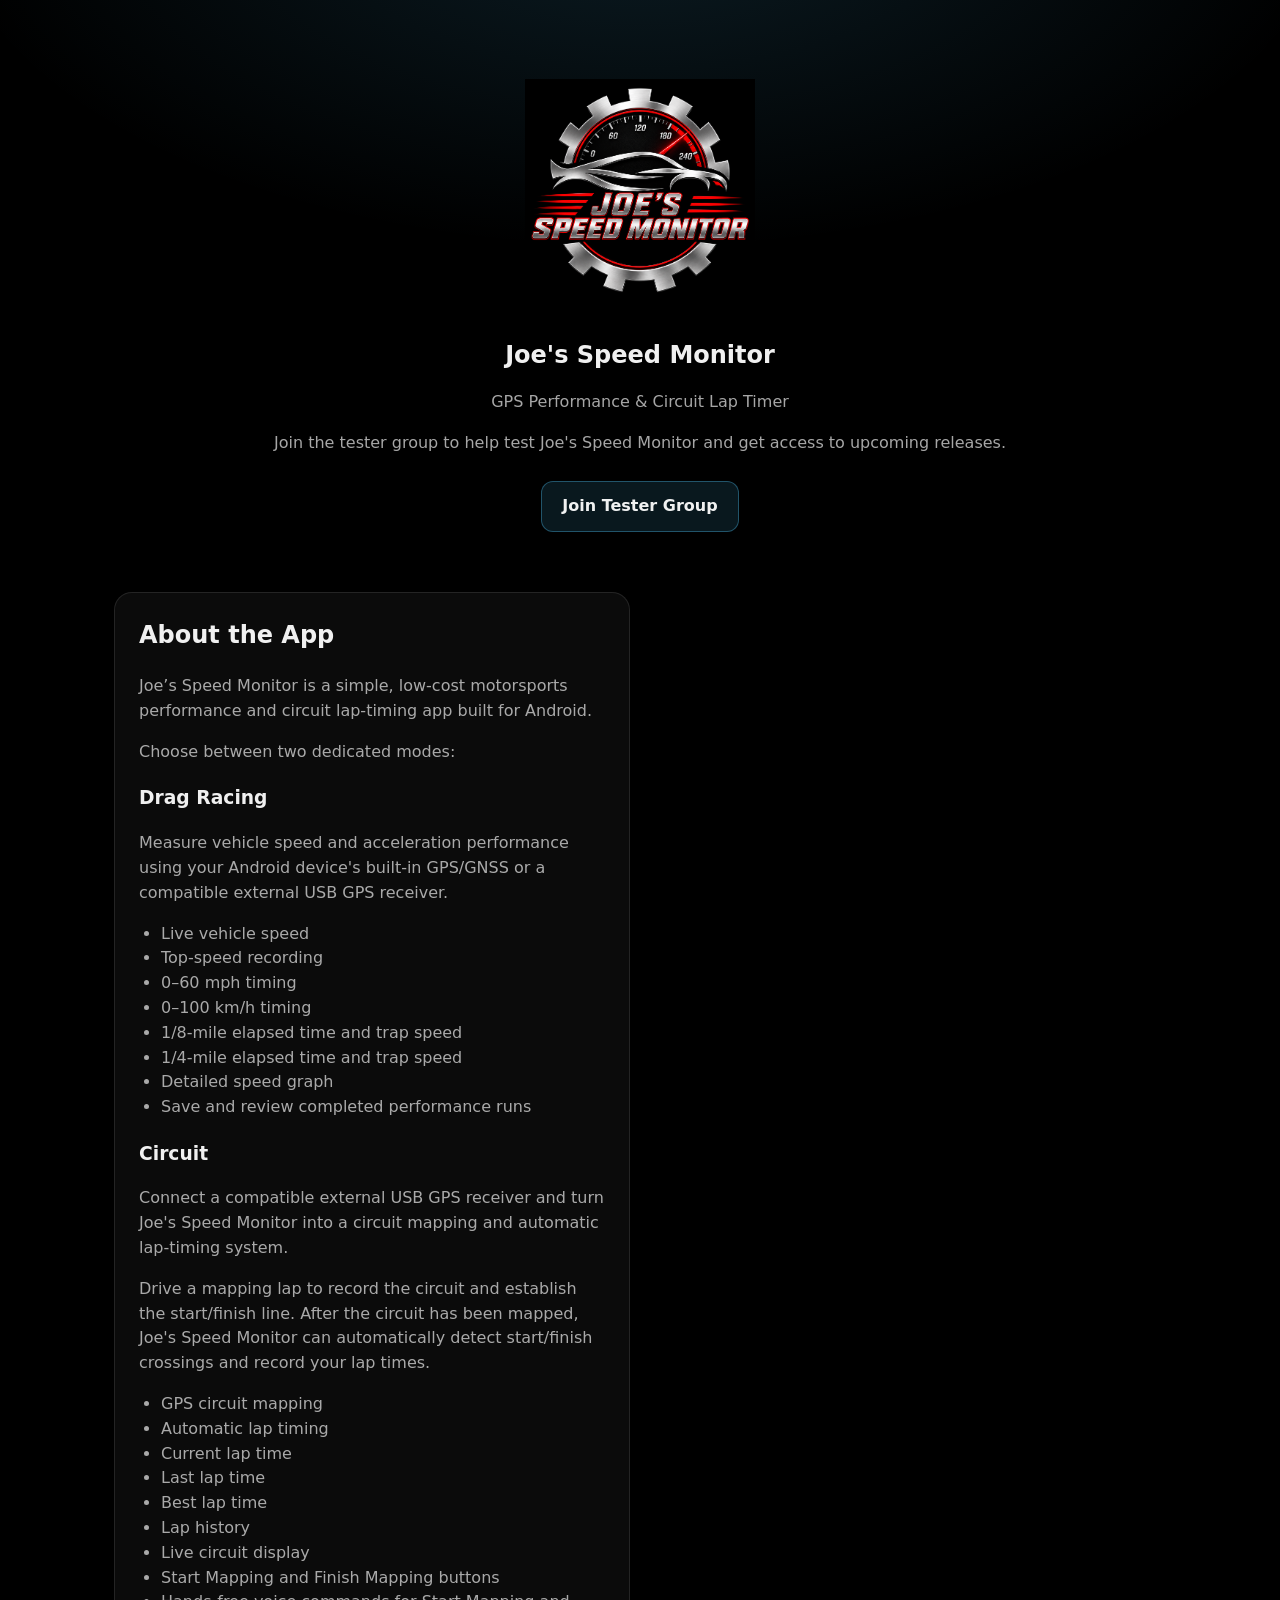
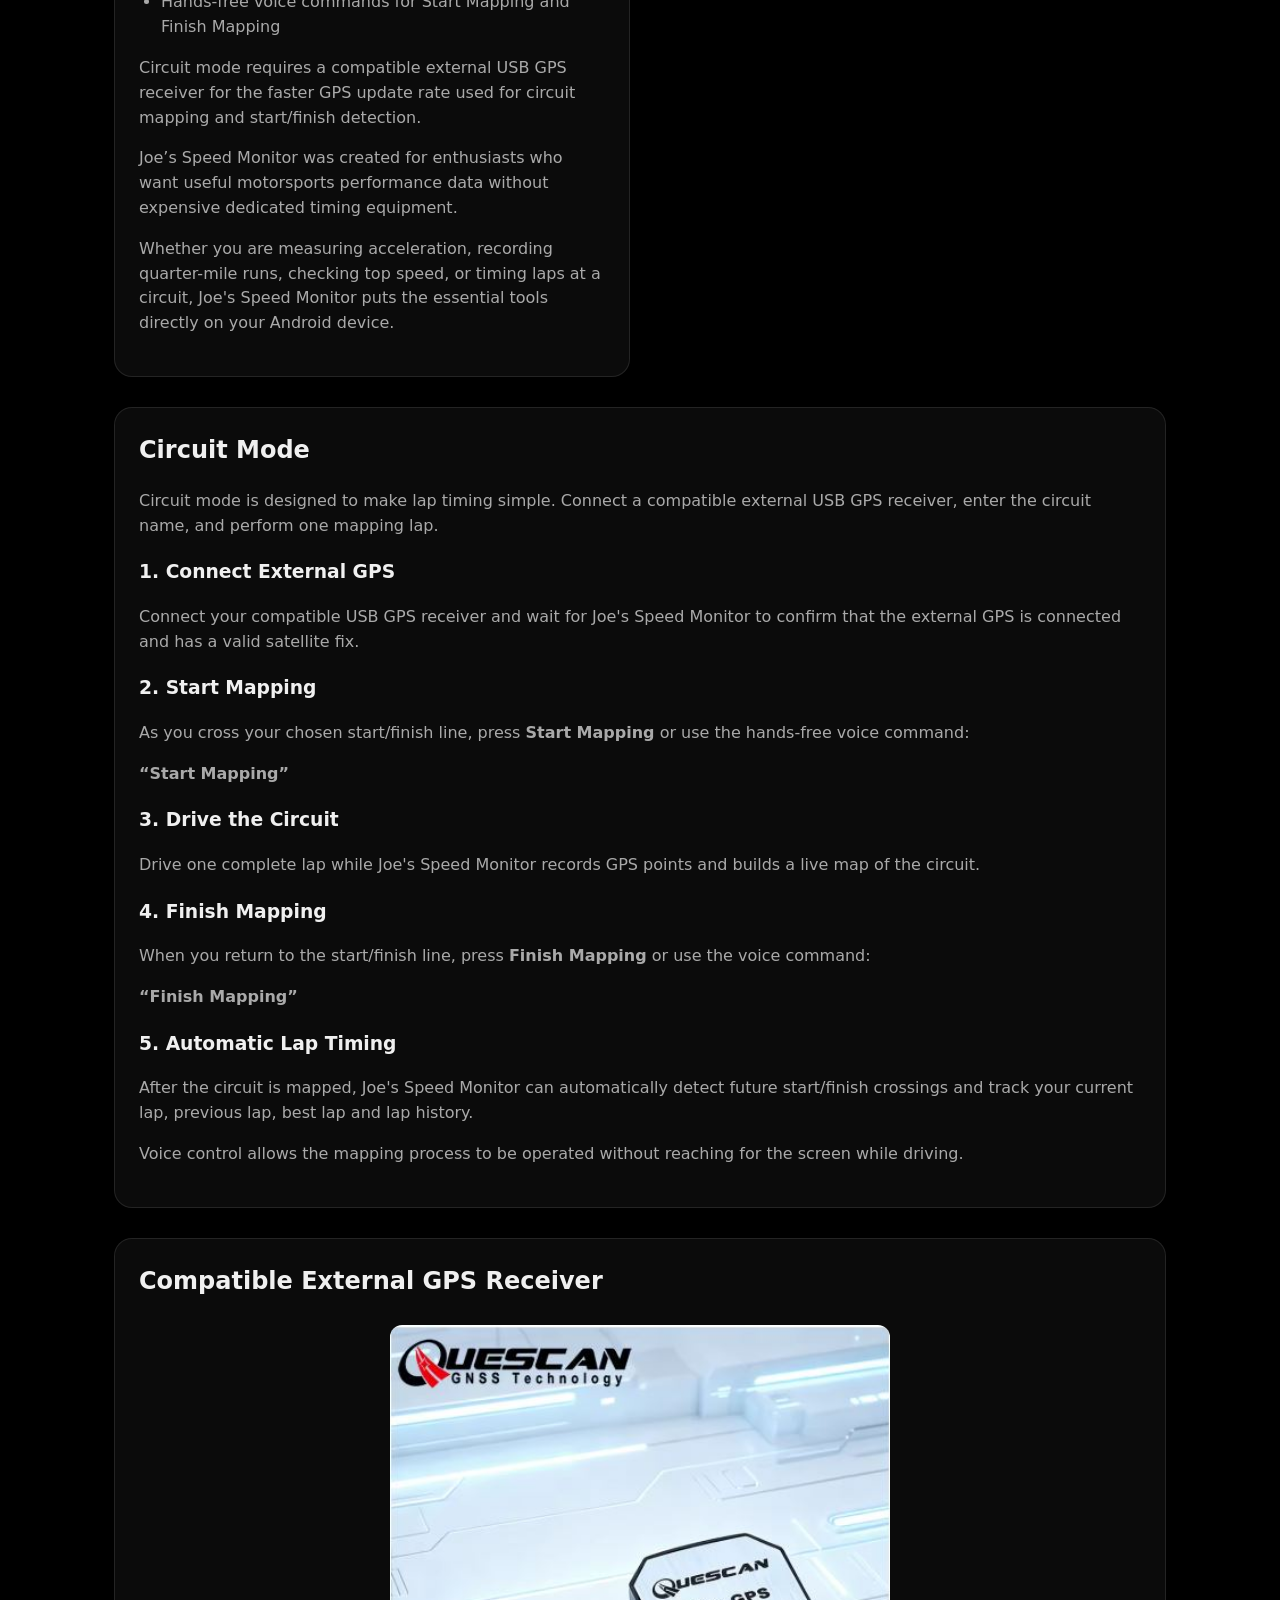
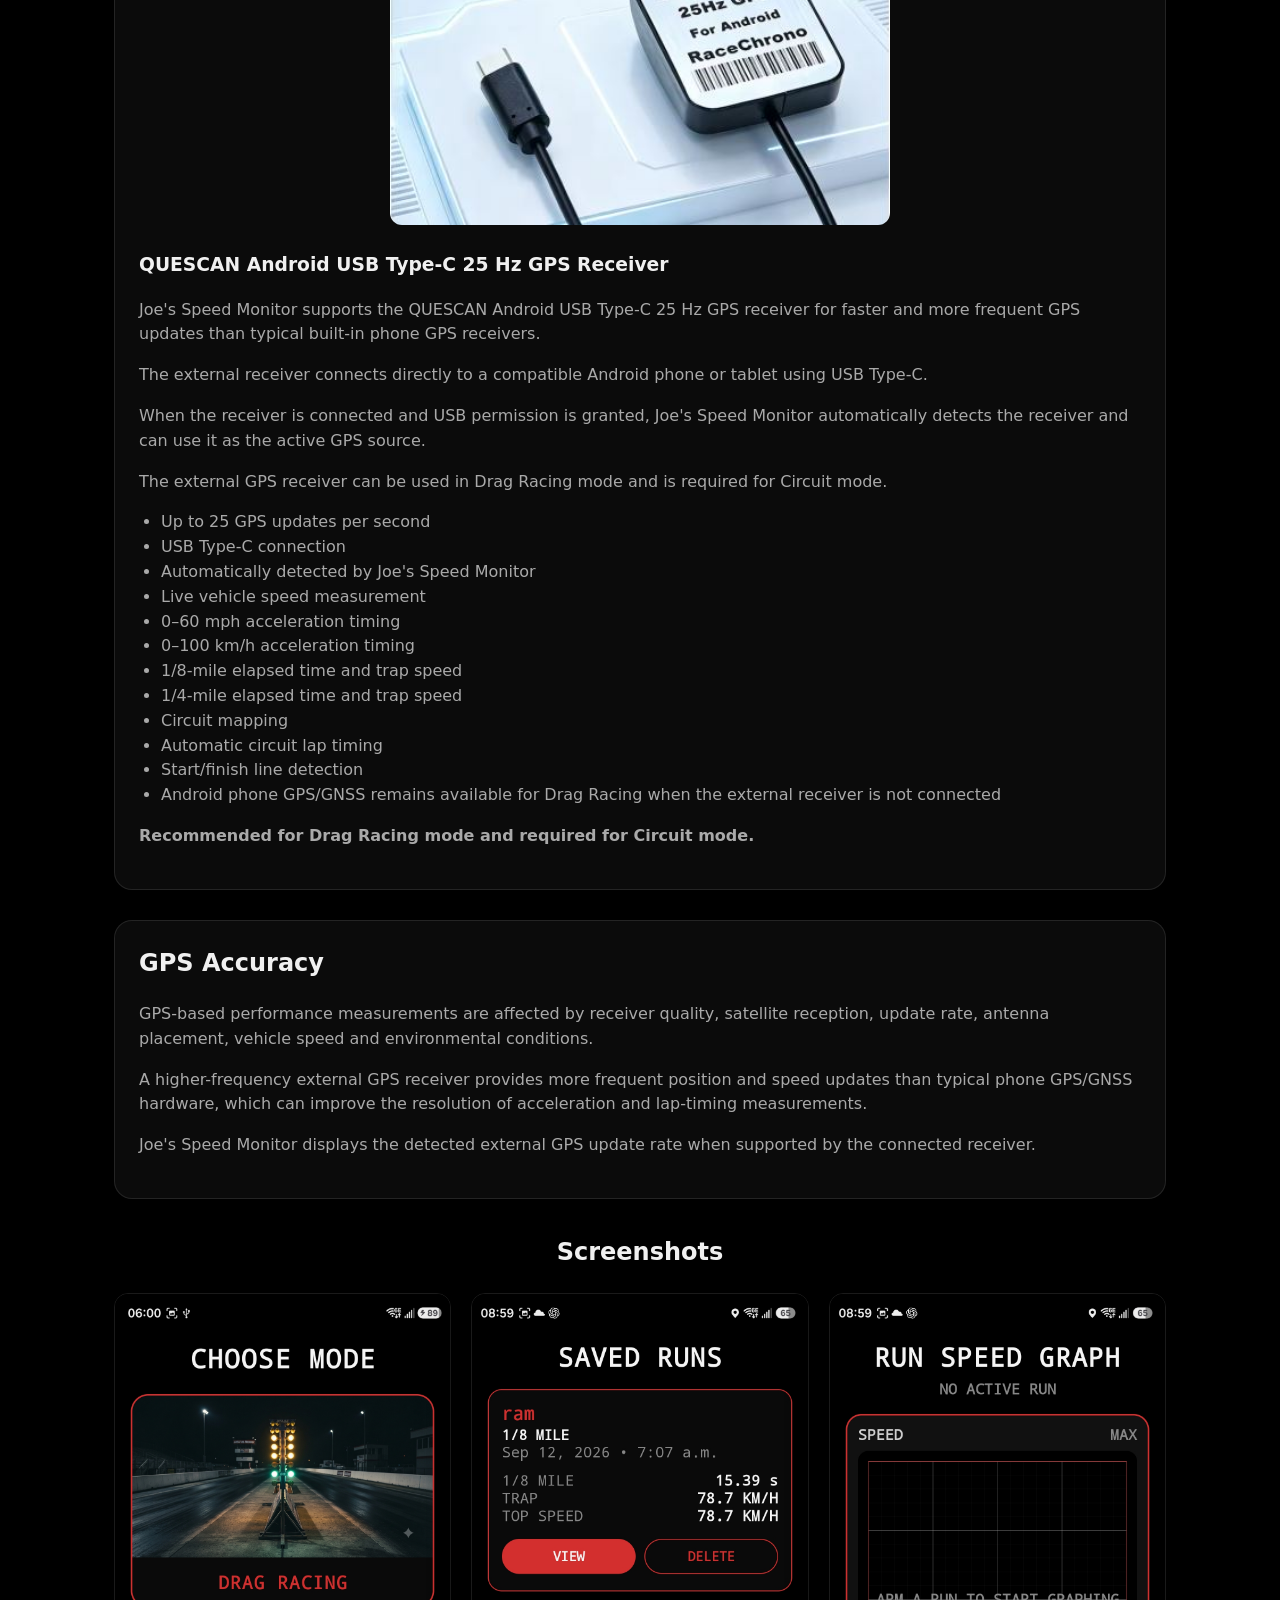
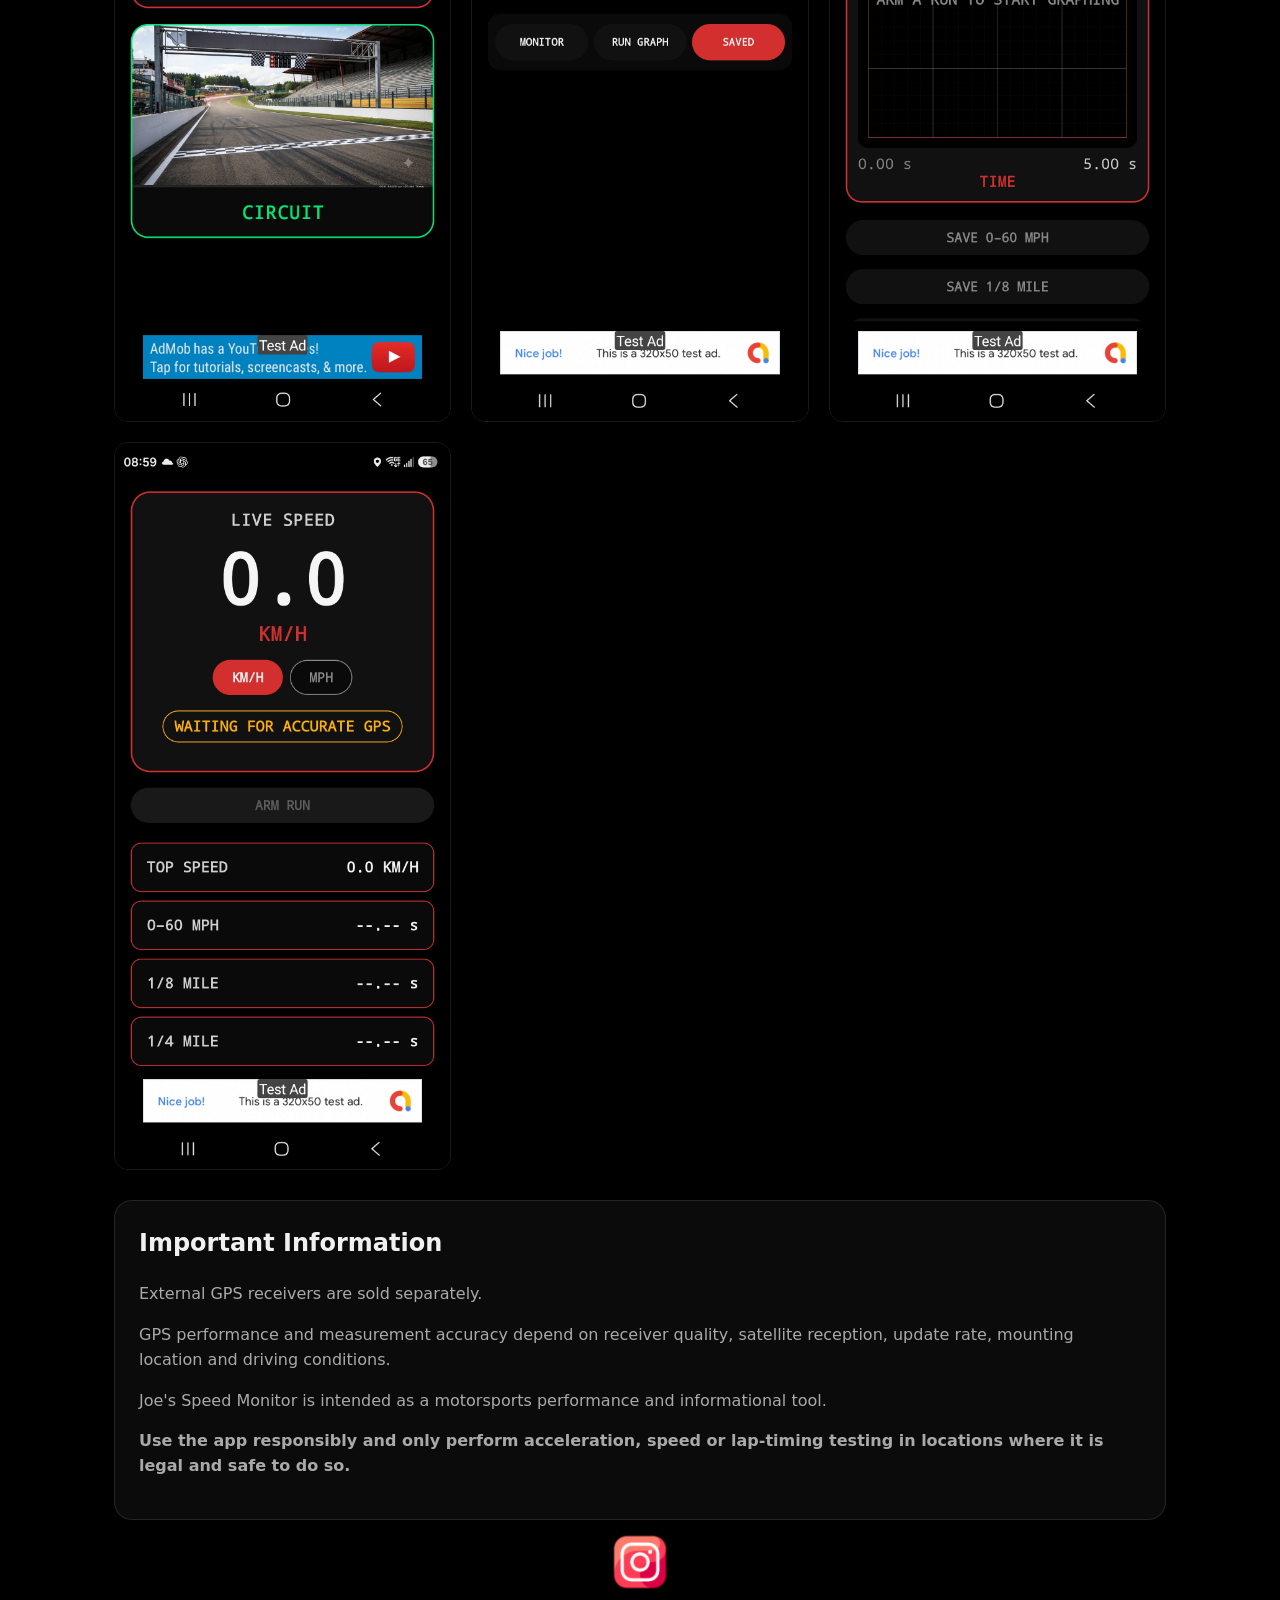
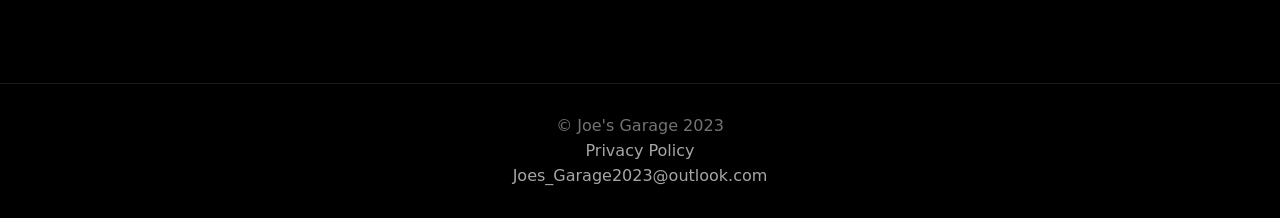
==== speed-monitor/index.html @ c71a92d5 "Delete main features section from index.html Removed the main features section from the HTML." ====
<!DOCTYPE html>
<html lang="en">

<head>

    <meta charset="UTF-8">

    <meta
        name="viewport"
        content="width=device-width, initial-scale=1.0"
    >

    <title>Joe's Speed Monitor</title>

    <meta
        name="description"
        content="Joe's Speed Monitor is an Android GPS performance and circuit lap-timing app with drag racing, 0–60, 1/8-mile, 1/4-mile, circuit mapping, lap timing and external USB GPS support."
    >

    <link
        rel="stylesheet"
        href="/style.css"
    >

</head>


<body>


<main class="container">


    <!-- ===================================================== -->
    <!-- APP HERO -->
    <!-- ===================================================== -->

    <section class="app-hero">

        <img
            src="/speedmonitor.png"
            alt="Joe's Speed Monitor"
        >

        <h1>
            Joe's Speed Monitor
        </h1>

        <p>
            GPS Performance & Circuit Lap Timer
        </p>

        <p>
            Join the tester group to help test Joe's Speed Monitor
            and get access to upcoming releases.
        </p>

        <a
            class="btn"
            style="
                margin-top: 10px;
                display: inline-block;
            "
            href="https://groups.google.com/g/speed-monitor-testers"
            target="_blank"
            rel="noopener noreferrer"
        >
            Join Tester Group
        </a>

    </section>


    <!-- ===================================================== -->
    <!-- APP INFORMATION -->
    <!-- ===================================================== -->

    <section class="content-grid">


        <!-- ABOUT THE APP -->

        <div class="card">

            <h2>
                About the App
            </h2>

            <p>
                Joe’s Speed Monitor is a simple, low-cost motorsports
                performance and circuit lap-timing app built for Android.
            </p>

            <p>
                Choose between two dedicated modes:
            </p>


            <!-- DRAG RACING -->

            <h3>
                Drag Racing
            </h3>

            <p>
                Measure vehicle speed and acceleration performance
                using your Android device's built-in GPS/GNSS or a
                compatible external USB GPS receiver.
            </p>

            <ul class="feature-list">

                <li>
                    Live vehicle speed
                </li>

                <li>
                    Top-speed recording
                </li>

                <li>
                    0–60 mph timing
                </li>

                <li>
                    0–100 km/h timing
                </li>

                <li>
                    1/8-mile elapsed time and trap speed
                </li>

                <li>
                    1/4-mile elapsed time and trap speed
                </li>

                <li>
                    Detailed speed graph
                </li>

                <li>
                    Save and review completed performance runs
                </li>

            </ul>


            <!-- CIRCUIT -->

            <h3>
                Circuit
            </h3>

            <p>
                Connect a compatible external USB GPS receiver and
                turn Joe's Speed Monitor into a circuit mapping and
                automatic lap-timing system.
            </p>

            <p>
                Drive a mapping lap to record the circuit and establish
                the start/finish line. After the circuit has been mapped,
                Joe's Speed Monitor can automatically detect start/finish
                crossings and record your lap times.
            </p>

            <ul class="feature-list">

                <li>
                    GPS circuit mapping
                </li>

                <li>
                    Automatic lap timing
                </li>

                <li>
                    Current lap time
                </li>

                <li>
                    Last lap time
                </li>

                <li>
                    Best lap time
                </li>

                <li>
                    Lap history
                </li>

                <li>
                    Live circuit display
                </li>

                <li>
                    Start Mapping and Finish Mapping buttons
                </li>

                <li>
                    Hands-free voice commands for Start Mapping
                    and Finish Mapping
                </li>

            </ul>

            <p>
                Circuit mode requires a compatible external USB GPS
                receiver for the faster GPS update rate used for
                circuit mapping and start/finish detection.
            </p>

            <p>
                Joe’s Speed Monitor was created for enthusiasts who
                want useful motorsports performance data without
                expensive dedicated timing equipment.
            </p>

            <p>
                Whether you are measuring acceleration, recording
                quarter-mile runs, checking top speed, or timing laps
                at a circuit, Joe's Speed Monitor puts the essential
                tools directly on your Android device.
            </p>

        </div>


    </section>


    <!-- ===================================================== -->
    <!-- HOW CIRCUIT MODE WORKS -->
    <!-- ===================================================== -->

    <section class="content-grid">

        <div
            class="card"
            style="grid-column: 1 / -1;"
        >

            <h2>
                Circuit Mode
            </h2>

            <p>
                Circuit mode is designed to make lap timing simple.
                Connect a compatible external USB GPS receiver, enter
                the circuit name, and perform one mapping lap.
            </p>

            <h3>
                1. Connect External GPS
            </h3>

            <p>
                Connect your compatible USB GPS receiver and wait for
                Joe's Speed Monitor to confirm that the external GPS
                is connected and has a valid satellite fix.
            </p>

            <h3>
                2. Start Mapping
            </h3>

            <p>
                As you cross your chosen start/finish line, press
                <strong>Start Mapping</strong> or use the hands-free
                voice command:
            </p>

            <p>
                <strong>
                    “Start Mapping”
                </strong>
            </p>

            <h3>
                3. Drive the Circuit
            </h3>

            <p>
                Drive one complete lap while Joe's Speed Monitor records
                GPS points and builds a live map of the circuit.
            </p>

            <h3>
                4. Finish Mapping
            </h3>

            <p>
                When you return to the start/finish line, press
                <strong>Finish Mapping</strong> or use the voice command:
            </p>

            <p>
                <strong>
                    “Finish Mapping”
                </strong>
            </p>

            <h3>
                5. Automatic Lap Timing
            </h3>

            <p>
                After the circuit is mapped, Joe's Speed Monitor can
                automatically detect future start/finish crossings and
                track your current lap, previous lap, best lap and lap
                history.
            </p>

            <p>
                Voice control allows the mapping process to be operated
                without reaching for the screen while driving.
            </p>

        </div>

    </section>


    <!-- ===================================================== -->
    <!-- COMPATIBLE EXTERNAL GPS -->
    <!-- ===================================================== -->

    <section class="content-grid">

        <div
            class="card"
            style="grid-column: 1 / -1;"
        >

            <h2>
                Compatible External GPS Receiver
            </h2>


            <!-- GPS RECEIVER IMAGE / LINK -->

            <a
                href="https://a.aliexpress.com/_mKjY8p9"
                target="_blank"
                rel="noopener noreferrer"
                aria-label="View QUESCAN 25 Hz GPS Receiver on AliExpress"
            >

                <img
                    src="/gps.JPG"
                    alt="QUESCAN Android USB Type-C 25 Hz GPS Receiver"
                    style="
                        display: block;
                        max-width: 500px;
                        width: 100%;
                        height: auto;
                        margin: 25px auto;
                        border-radius: 12px;
                        cursor: pointer;
                    "
                >

            </a>


            <h3>
                QUESCAN Android USB Type-C 25 Hz GPS Receiver
            </h3>

            <p>
                Joe's Speed Monitor supports the QUESCAN Android
                USB Type-C 25 Hz GPS receiver for faster and more
                frequent GPS updates than typical built-in phone
                GPS receivers.
            </p>

            <p>
                The external receiver connects directly to a compatible
                Android phone or tablet using USB Type-C.
            </p>

            <p>
                When the receiver is connected and USB permission is
                granted, Joe's Speed Monitor automatically detects the
                receiver and can use it as the active GPS source.
            </p>

            <p>
                The external GPS receiver can be used in Drag Racing
                mode and is required for Circuit mode.
            </p>

            <ul class="feature-list">

                <li>
                    Up to 25 GPS updates per second
                </li>

                <li>
                    USB Type-C connection
                </li>

                <li>
                    Automatically detected by Joe's Speed Monitor
                </li>

                <li>
                    Live vehicle speed measurement
                </li>

                <li>
                    0–60 mph acceleration timing
                </li>

                <li>
                    0–100 km/h acceleration timing
                </li>

                <li>
                    1/8-mile elapsed time and trap speed
                </li>

                <li>
                    1/4-mile elapsed time and trap speed
                </li>

                <li>
                    Circuit mapping
                </li>

                <li>
                    Automatic circuit lap timing
                </li>

                <li>
                    Start/finish line detection
                </li>

                <li>
                    Android phone GPS/GNSS remains available
                    for Drag Racing when the external receiver
                    is not connected
                </li>

            </ul>

            <p>
                <strong>
                    Recommended for Drag Racing mode and required
                    for Circuit mode.
                </strong>
            </p>

        </div>

    </section>


    <!-- ===================================================== -->
    <!-- GPS INFORMATION -->
    <!-- ===================================================== -->

    <section class="content-grid">

        <div
            class="card"
            style="grid-column: 1 / -1;"
        >

            <h2>
                GPS Accuracy
            </h2>

            <p>
                GPS-based performance measurements are affected by
                receiver quality, satellite reception, update rate,
                antenna placement, vehicle speed and environmental
                conditions.
            </p>

            <p>
                A higher-frequency external GPS receiver provides more
                frequent position and speed updates than typical phone
                GPS/GNSS hardware, which can improve the resolution of
                acceleration and lap-timing measurements.
            </p>

            <p>
                Joe's Speed Monitor displays the detected external GPS
                update rate when supported by the connected receiver.
            </p>

        </div>

    </section>


    <!-- ===================================================== -->
    <!-- SCREENSHOTS -->
    <!-- ===================================================== -->

    <section class="screenshot-section">

        <h2>
            Screenshots
        </h2>

        <div class="screenshot-grid">


            <!-- MODE SELECTION -->

            <img
                src="/modeselect.jpg"
                alt="Joe's Speed Monitor Drag Racing and Circuit mode selection screen"
            >


            <!-- DRAG RACING -->

            <img
                src="/screen (1).jpg"
                alt="Joe's Speed Monitor Drag Racing screen"
            >


            <!-- PERFORMANCE GRAPH -->

            <img
                src="/screen (2).jpg"
                alt="Joe's Speed Monitor performance graph"
            >


            <!-- SAVED RUN -->

            <img
                src="/screen(3).jpg"
                alt="Joe's Speed Monitor saved performance run"
            >

        </div>

    </section>


    <!-- ===================================================== -->
    <!-- IMPORTANT INFORMATION -->
    <!-- ===================================================== -->

    <section class="content-grid">

        <div
            class="card"
            style="grid-column: 1 / -1;"
        >

            <h2>
                Important Information
            </h2>

            <p>
                External GPS receivers are sold separately.
            </p>

            <p>
                GPS performance and measurement accuracy depend on
                receiver quality, satellite reception, update rate,
                mounting location and driving conditions.
            </p>

            <p>
                Joe's Speed Monitor is intended as a motorsports
                performance and informational tool.
            </p>

            <p>
                <strong>
                    Use the app responsibly and only perform acceleration,
                    speed or lap-timing testing in locations where it is
                    legal and safe to do so.
                </strong>
            </p>

        </div>

    </section>


    <!-- ===================================================== -->
    <!-- INSTAGRAM -->
    <!-- ===================================================== -->

    <section class="social">

        <a
            href="https://www.instagram.com/joes_garage2023"
            target="_blank"
            rel="noopener noreferrer"
            aria-label="Instagram"
        >

            <img
                src="/instagram.png"
                alt="Instagram"
            >

        </a>

    </section>


</main>


<!-- ========================================================= -->
<!-- FOOTER -->
<!-- ========================================================= -->

<footer>

    © Joe's Garage 2023

    <br>

    <a
        href="https://www.freeprivacypolicy.com/live/e57533fc-121e-4896-ab11-6f20b4f1101b"
        target="_blank"
        rel="noopener noreferrer"
    >
        Privacy Policy
    </a>

    <br>

    <a
        href="mailto:Joes_Garage2023@outlook.com"
    >
        Joes_Garage2023@outlook.com
    </a>

</footer>


</body>

</html>
---- style.css ----
:root {
    --bg: #000000;
    --panel: #0b0b0b;
    --panel2: #111111;
    --border: rgba(255, 255, 255, .10);
    --text: rgba(255, 255, 255, .94);
    --muted: rgba(255, 255, 255, .65);
    --muted2: rgba(255, 255, 255, .45);
    --accent: #4fc3f7;
    --radius: 18px;
    --max: 1100px;
    --shadow: 0 15px 40px rgba(0, 0, 0, .45);
}


/* GLOBAL */

* {
    box-sizing: border-box;
}

html,
body {
    margin: 0;
    min-height: 100%;
}

body {
    background:
        radial-gradient(
            1000px 500px at 50% -100px,
            rgba(79, 195, 247, .15),
            transparent 70%
        ),
        var(--bg);

    color: var(--text);

    font-family:
        ui-sans-serif,
        system-ui,
        -apple-system,
        BlinkMacSystemFont,
        "Segoe UI",
        Roboto,
        Arial,
        sans-serif;

    line-height: 1.55;
}

a {
    color: inherit;
    text-decoration: none;
}

.container {
    width: 100%;
    max-width: var(--max);
    margin: 0 auto;
    padding: 24px;
}


/* HEADER */

.site-header {
    border-bottom: 1px solid var(--border);
    background: rgba(0, 0, 0, .7);
    backdrop-filter: blur(12px);

    position: sticky;
    top: 0;
    z-index: 20;
}

.header-inner {
    max-width: var(--max);
    margin: 0 auto;
    padding: 16px 24px;

    display: flex;
    align-items: center;
    justify-content: center;
    gap: 20px;
}

.site-name {
    font-size: 1.1rem;
    font-weight: 800;
    letter-spacing: .03em;
}

.nav-links {
    display: flex;
    gap: 24px;
    align-items: center;
    justify-content: center;
}

.nav-links a {
    color: var(--muted);
    font-size: .95rem;

    transition: color .2s ease;
}

.nav-links a:hover {
    color: var(--text);
}


/* HOMEPAGE INTRO */

.hero {
    padding: 35px 0 15px;
    text-align: center;
}

.hero p {
    max-width: 620px;
    margin: 0 auto;

    color: var(--muted);
    font-size: 1.1rem;
}


/* APP CARDS */

.app-grid {
    display: grid;
    grid-template-columns: repeat(2, 1fr);

    gap: 22px;

    margin: 20px 0 35px;
}

.app-card {
    background:
        linear-gradient(
            145deg,
            rgba(255, 255, 255, .045),
            rgba(255, 255, 255, .015)
        );

    border: 1px solid var(--border);
    border-radius: var(--radius);

    padding: 30px;

    text-align: center;

    box-shadow: var(--shadow);

    transition:
        transform .25s ease,
        border-color .25s ease,
        box-shadow .25s ease;
}

.app-card:hover {
    transform: translateY(-4px);

    border-color: rgba(79, 195, 247, .35);

    box-shadow:
        0 20px 50px rgba(0, 0, 0, .5),
        0 0 25px rgba(79, 195, 247, .08);
}

.app-logo {
    width: 100%;
    max-width: 210px;
    height: 210px;

    object-fit: contain;

    margin: 0 auto 22px;

    display: block;
}

.app-card h2 {
    margin: 0 0 10px;

    font-size: 1.65rem;
}

.app-card p {
    color: var(--muted);

    min-height: 74px;
}


/* MAIN JOE'S GARAGE LOGO */

.main-logo-section {
    text-align: center;

    padding: 10px 0 25px;
}

.main-logo {
    width: 210px;
    height: 210px;

    object-fit: contain;

    display: block;

    margin: 0 auto;
}


/* BUTTONS */

.btn {
    display: inline-block;

    padding: 12px 20px;

    border-radius: 12px;

    border: 1px solid rgba(79, 195, 247, .35);

    background: rgba(79, 195, 247, .12);

    color: var(--text);

    font-weight: 700;

    transition:
        background .2s ease,
        border-color .2s ease;
}

.btn:hover {
    background: rgba(79, 195, 247, .22);

    border-color: rgba(79, 195, 247, .55);
}

.btn.secondary {
    background: rgba(255, 255, 255, .06);

    border-color: var(--border);
}

.btn.disabled {
    opacity: .5;

    cursor: default;
}


/* APP DETAIL PAGES */

.app-hero {
    text-align: center;

    padding: 55px 0 30px;
}

.app-hero img {
    max-width: 230px;

    width: 100%;

    object-fit: contain;
}

.app-hero h1 {
    margin-bottom: 8px;
}

.app-hero p {
    color: var(--muted);
}

.content-grid {
    display: grid;

    grid-template-columns: repeat(2, 1fr);

    gap: 20px;

    margin-top: 30px;
}

.card {
    background: var(--panel);

    border: 1px solid var(--border);

    border-radius: var(--radius);

    padding: 24px;

    box-shadow: var(--shadow);
}

.card h2 {
    margin-top: 0;
}

.card p,
.card li {
    color: var(--muted);
}

.feature-list {
    padding-left: 22px;
}

/* SCREENSHOTS */

.screenshot-section {
    margin-top: 35px;
    text-align: center;
}

.screenshot-section h2 {
    margin-bottom: 22px;
}

.screenshot-grid {
    display: grid;
    grid-template-columns: repeat(3, 1fr);
    gap: 20px;
    align-items: start;
}

.screenshot-grid img {
    width: 100%;
    height: auto;

    display: block;

    border-radius: 14px;
    border: 1px solid var(--border);

    box-shadow: var(--shadow);
}

/* SOCIAL / APP LINKS */

.social {
    display: flex;
    align-items: center;
    justify-content: center;

    gap: 22px;

    margin: 10px 0 30px;
}

.social a {
    width: 64px;
    height: 64px;

    display: flex;
    align-items: center;
    justify-content: center;

    transition:
        transform .2s ease,
        opacity .2s ease;
}

.social a:hover {
    transform: translateY(-3px);
    opacity: .8;
}

.social img {
    width: 58px;
    height: 58px;

    object-fit: contain;

    display: block;
}


/* FOOTER */

footer {
    border-top: 1px solid var(--border);

    color: var(--muted2);

    text-align: center;

    padding: 30px 20px;

    margin-top: 35px;
}

footer a {
    color: var(--muted);
}

footer a:hover {
    color: var(--text);
}


/* MOBILE */

@media (max-width: 800px) {

    .container {
        padding: 18px;
    }

    .app-grid,
    .content-grid {
        grid-template-columns: 1fr;
    }

    .header-inner {
        flex-direction: column;

        gap: 10px;

        padding: 14px 18px;
    }

    .nav-links {
        gap: 18px;
    }

    .hero {
        padding: 28px 0 12px;
    }

    .hero p {
        font-size: 1rem;
    }

    .app-grid {
        margin-top: 18px;
    }

    .app-card {
        padding: 24px;
    }

    .app-card p {
        min-height: auto;
    }

    .main-logo {
        width: 190px;
        height: 190px;
    }

    .main-logo-section {
        padding-top: 5px;
    }

    .social {
        gap: 20px;
    }

    .social a {
        width: 60px;
        height: 60px;
    }

    .social img {
        width: 54px;
        height: 54px;
    }
}
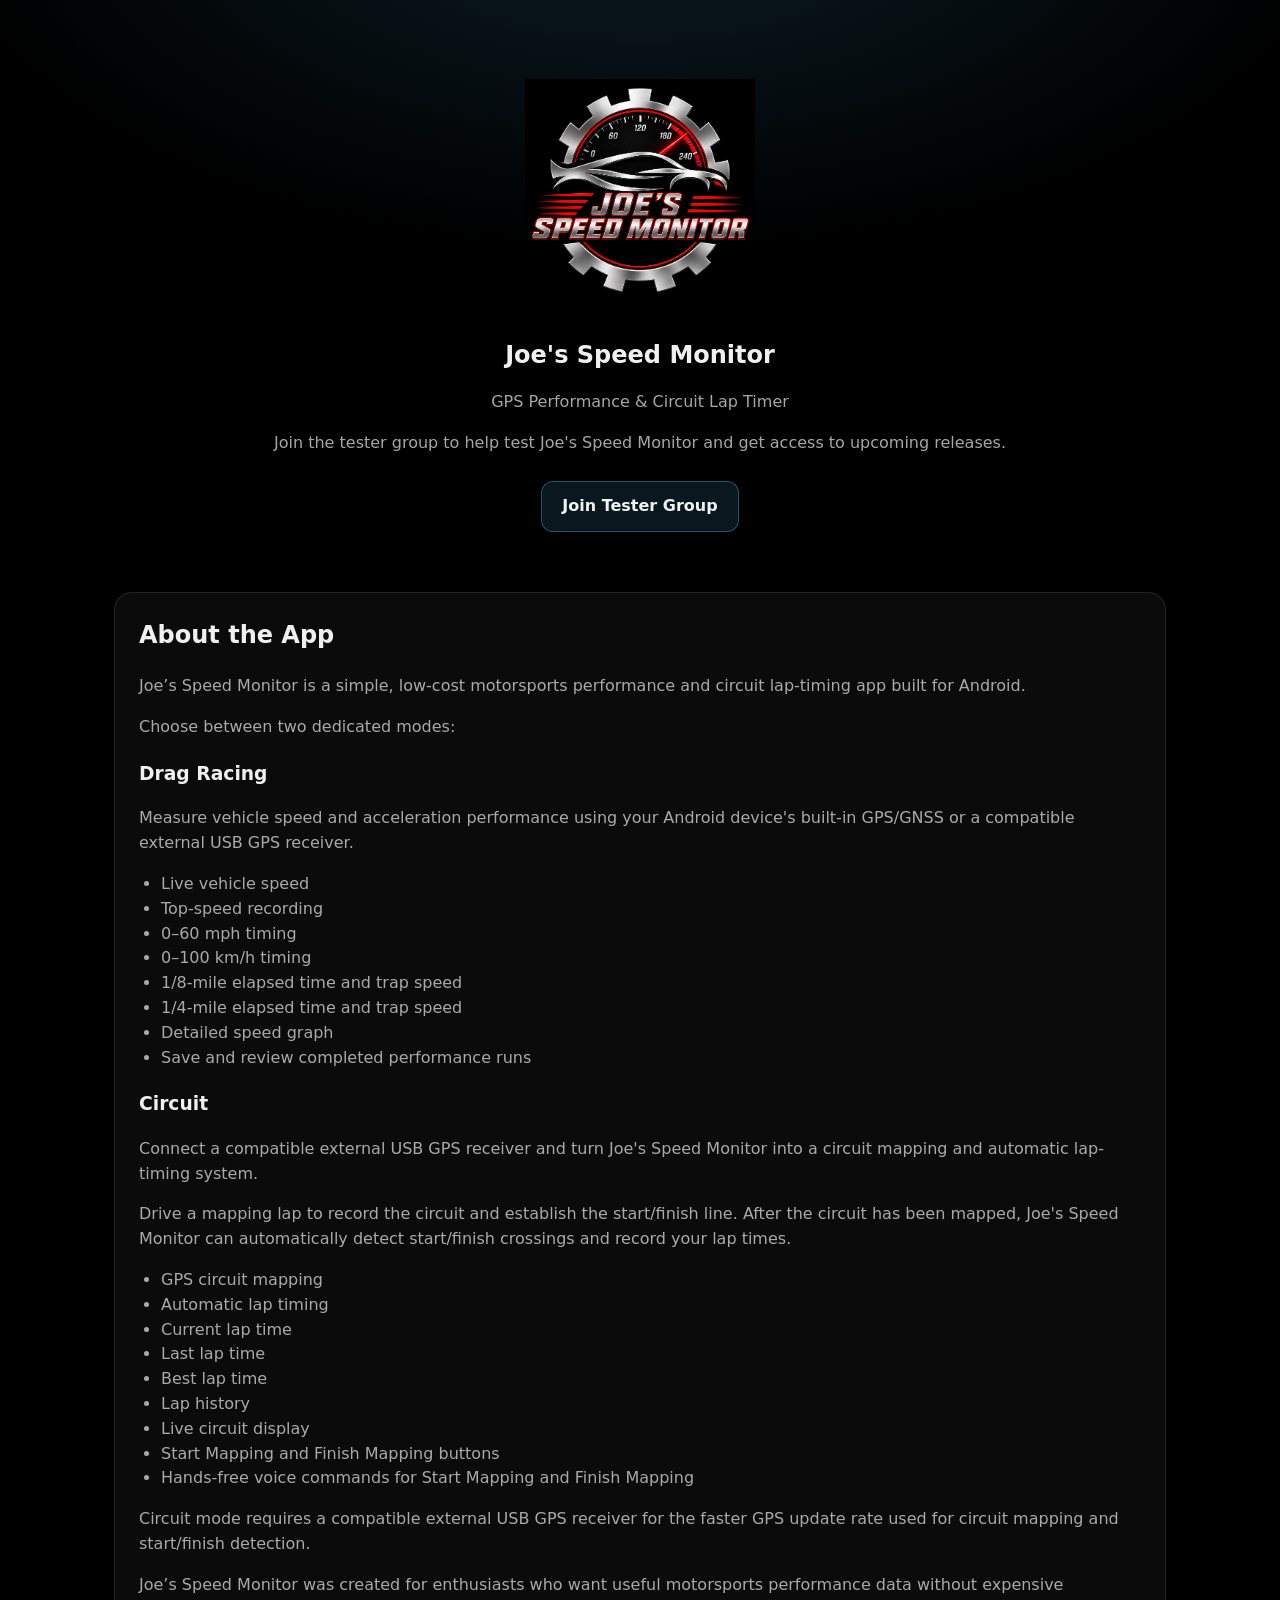
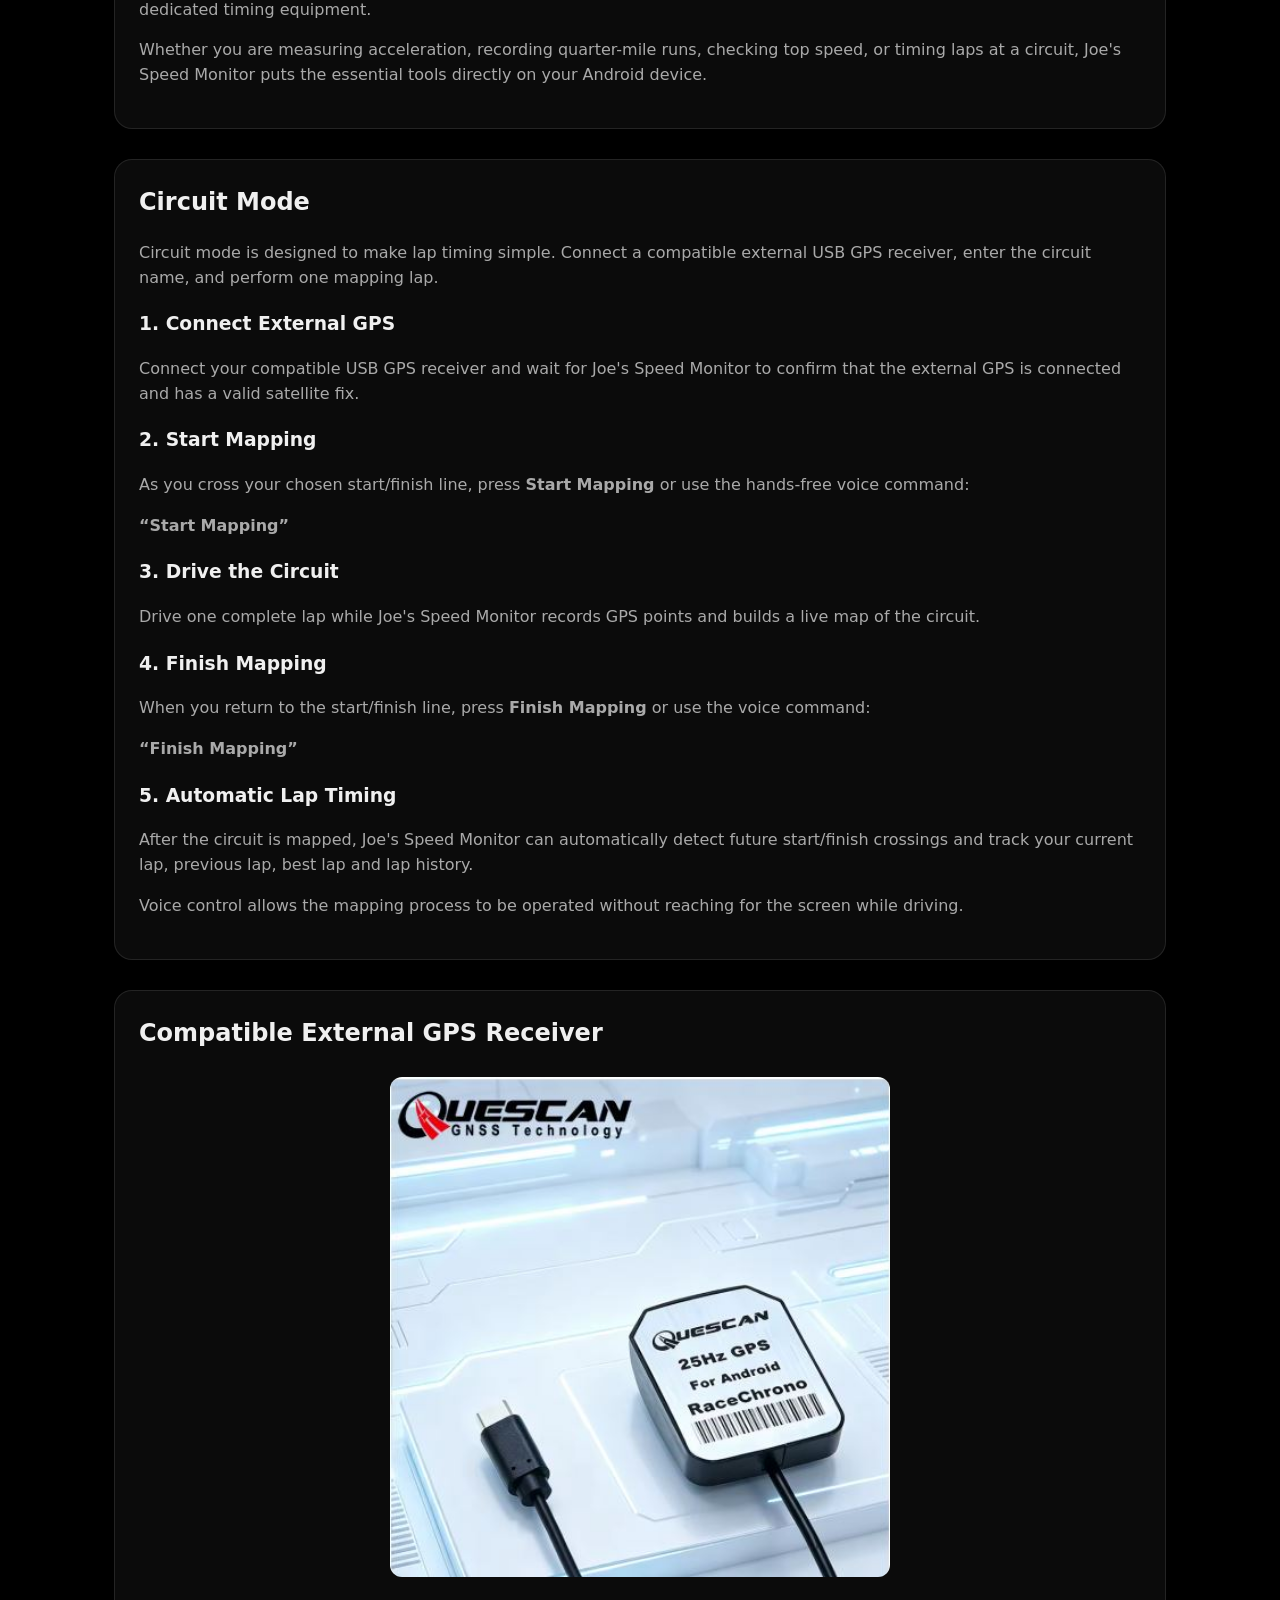
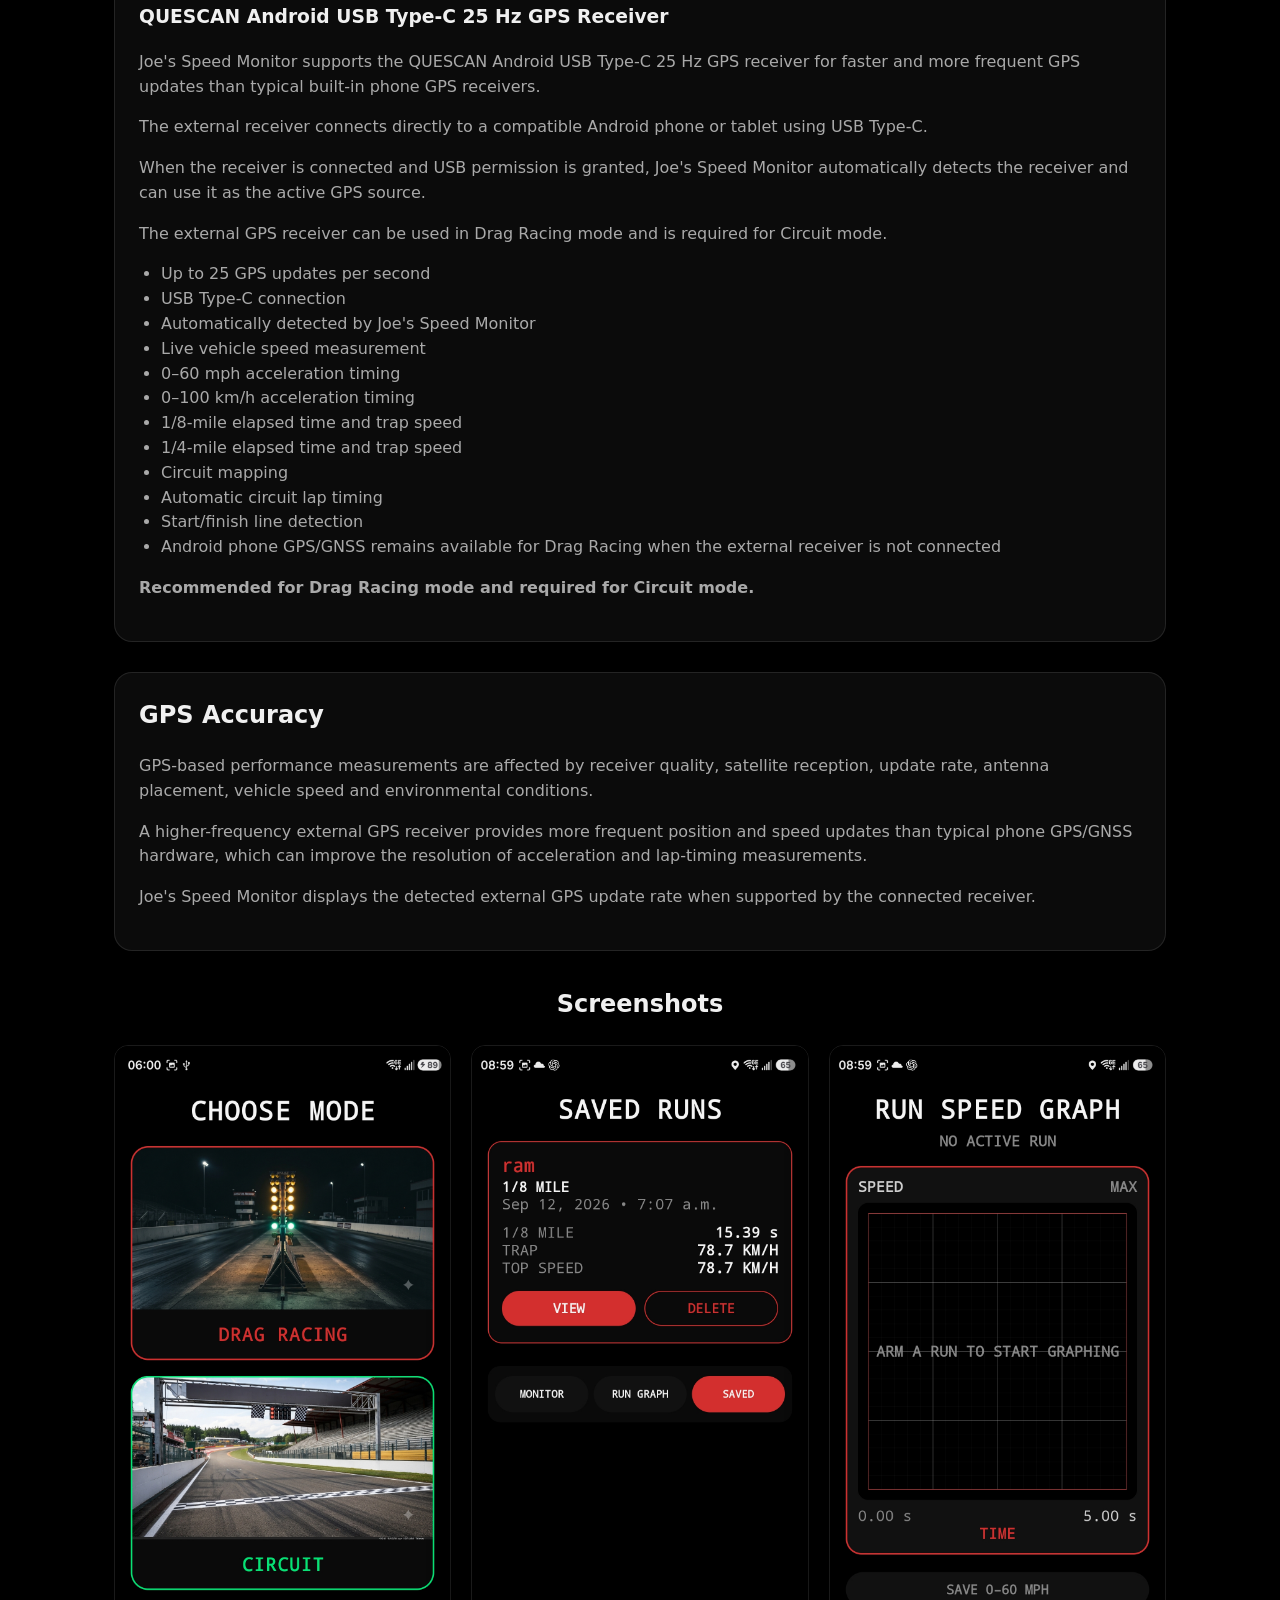
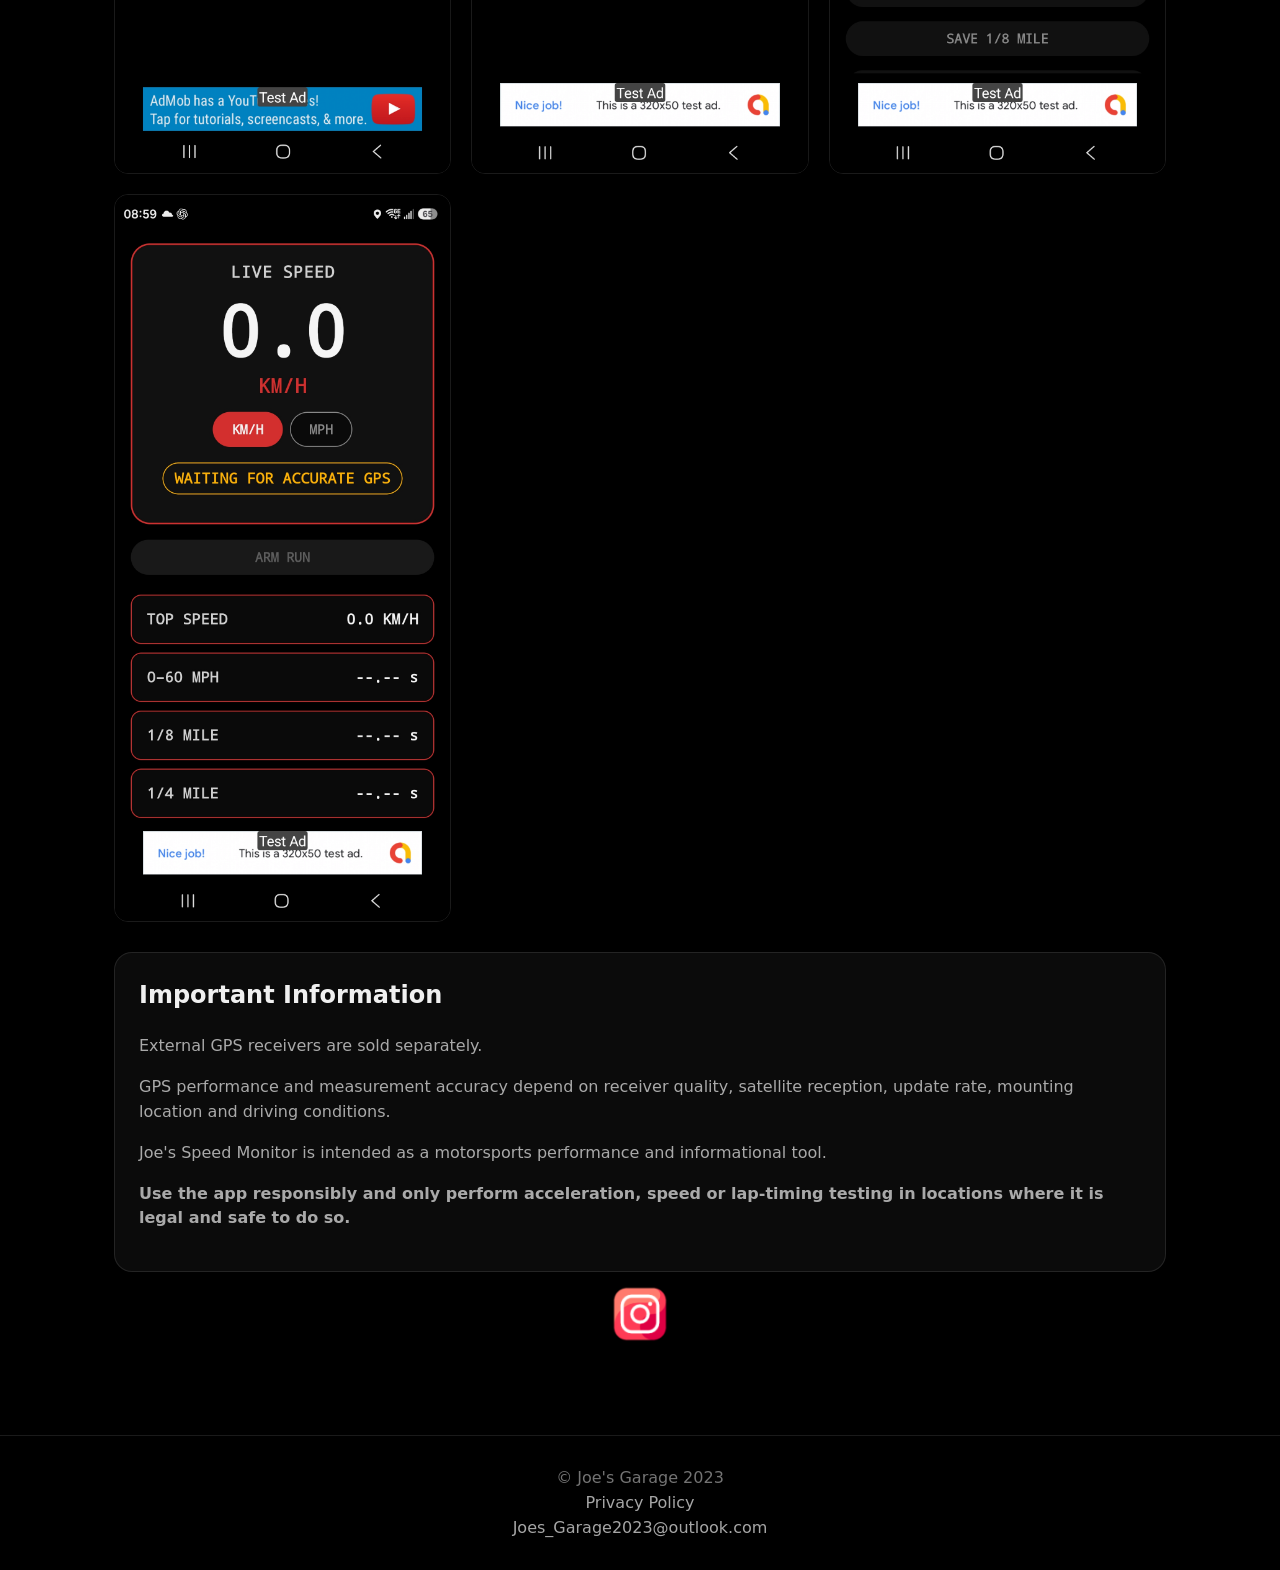
==== commit de9ec5ad: "Remove 'ABOUT THE APP' comments from index.html Removed comments related to the app section in index" ====
--- a/speed-monitor/index.html
+++ b/speed-monitor/index.html
@@ -77,10 +77,10 @@
 
     <section class="content-grid">
 
-
-        <!-- ABOUT THE APP -->
-
-        <div class="card">
+    <div
+        class="card"
+        style="grid-column: 1 / -1;"
+    >
 
             <h2>
                 About the App
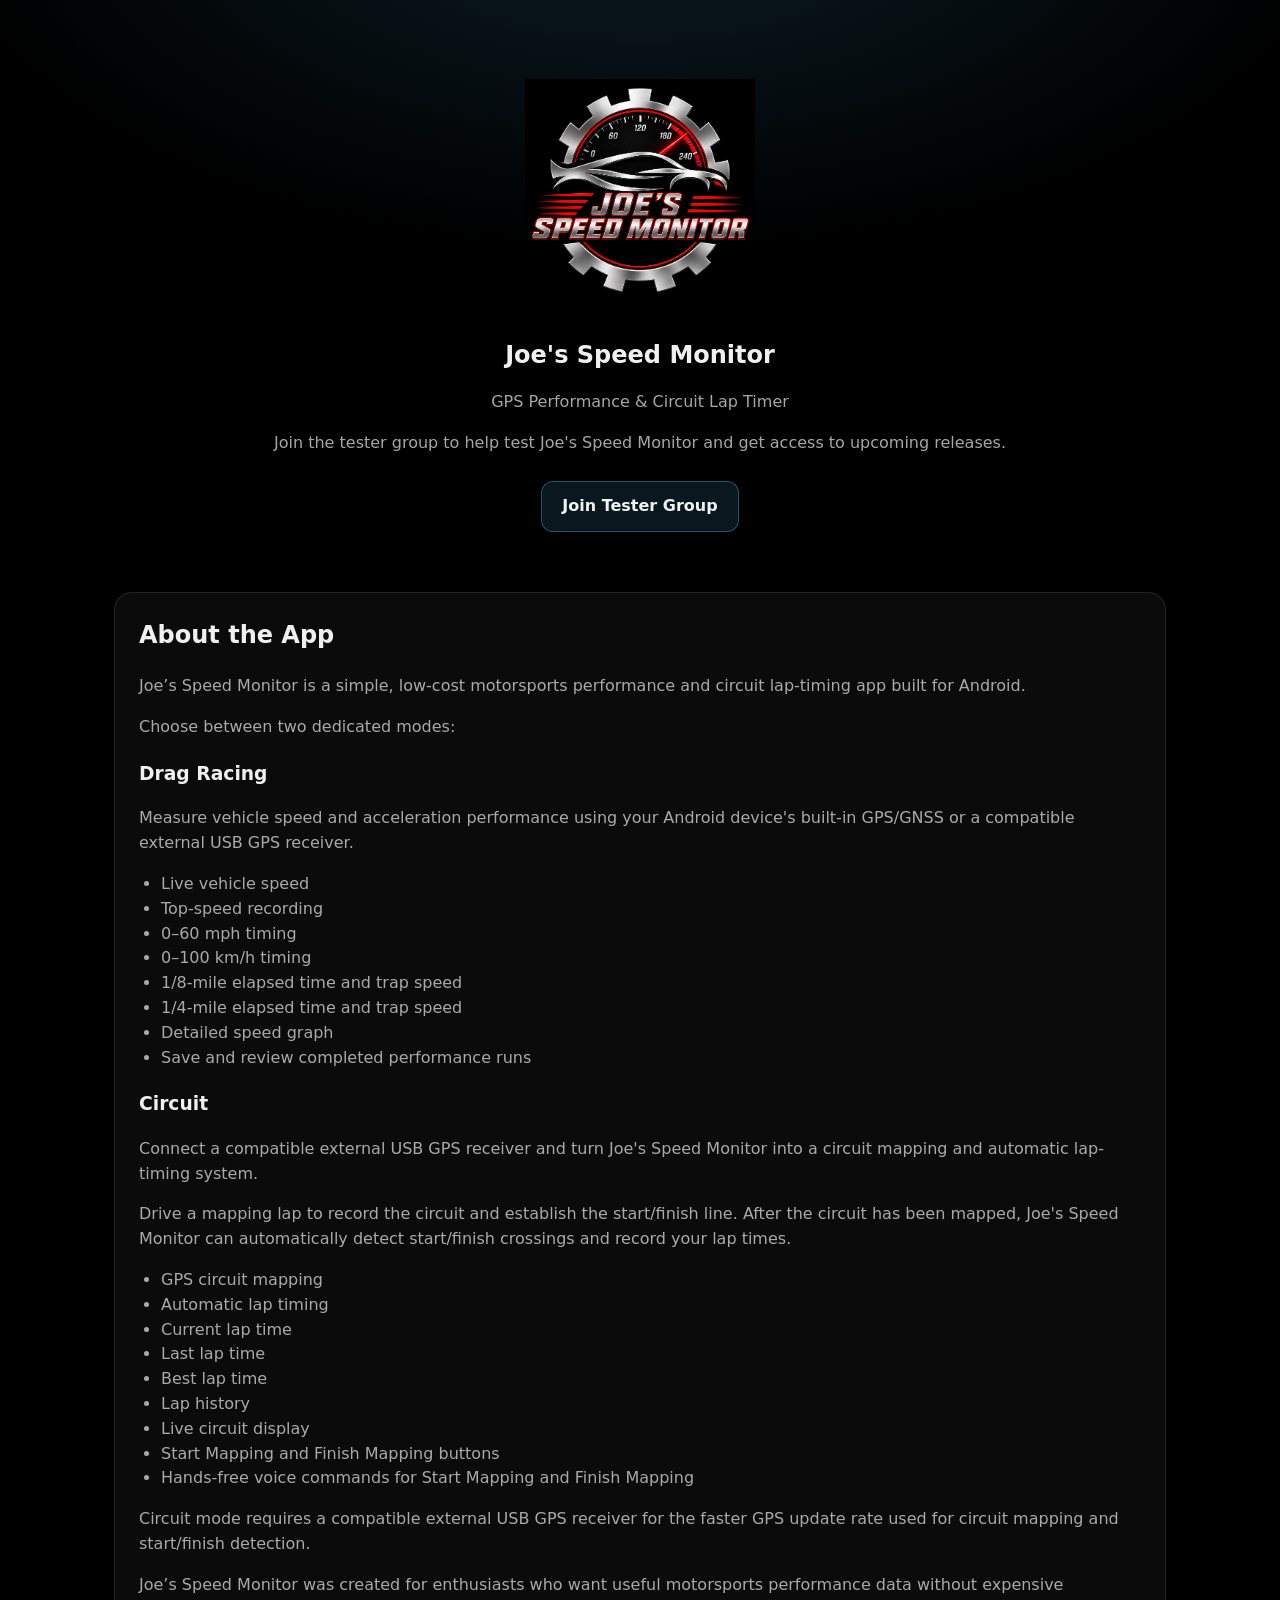
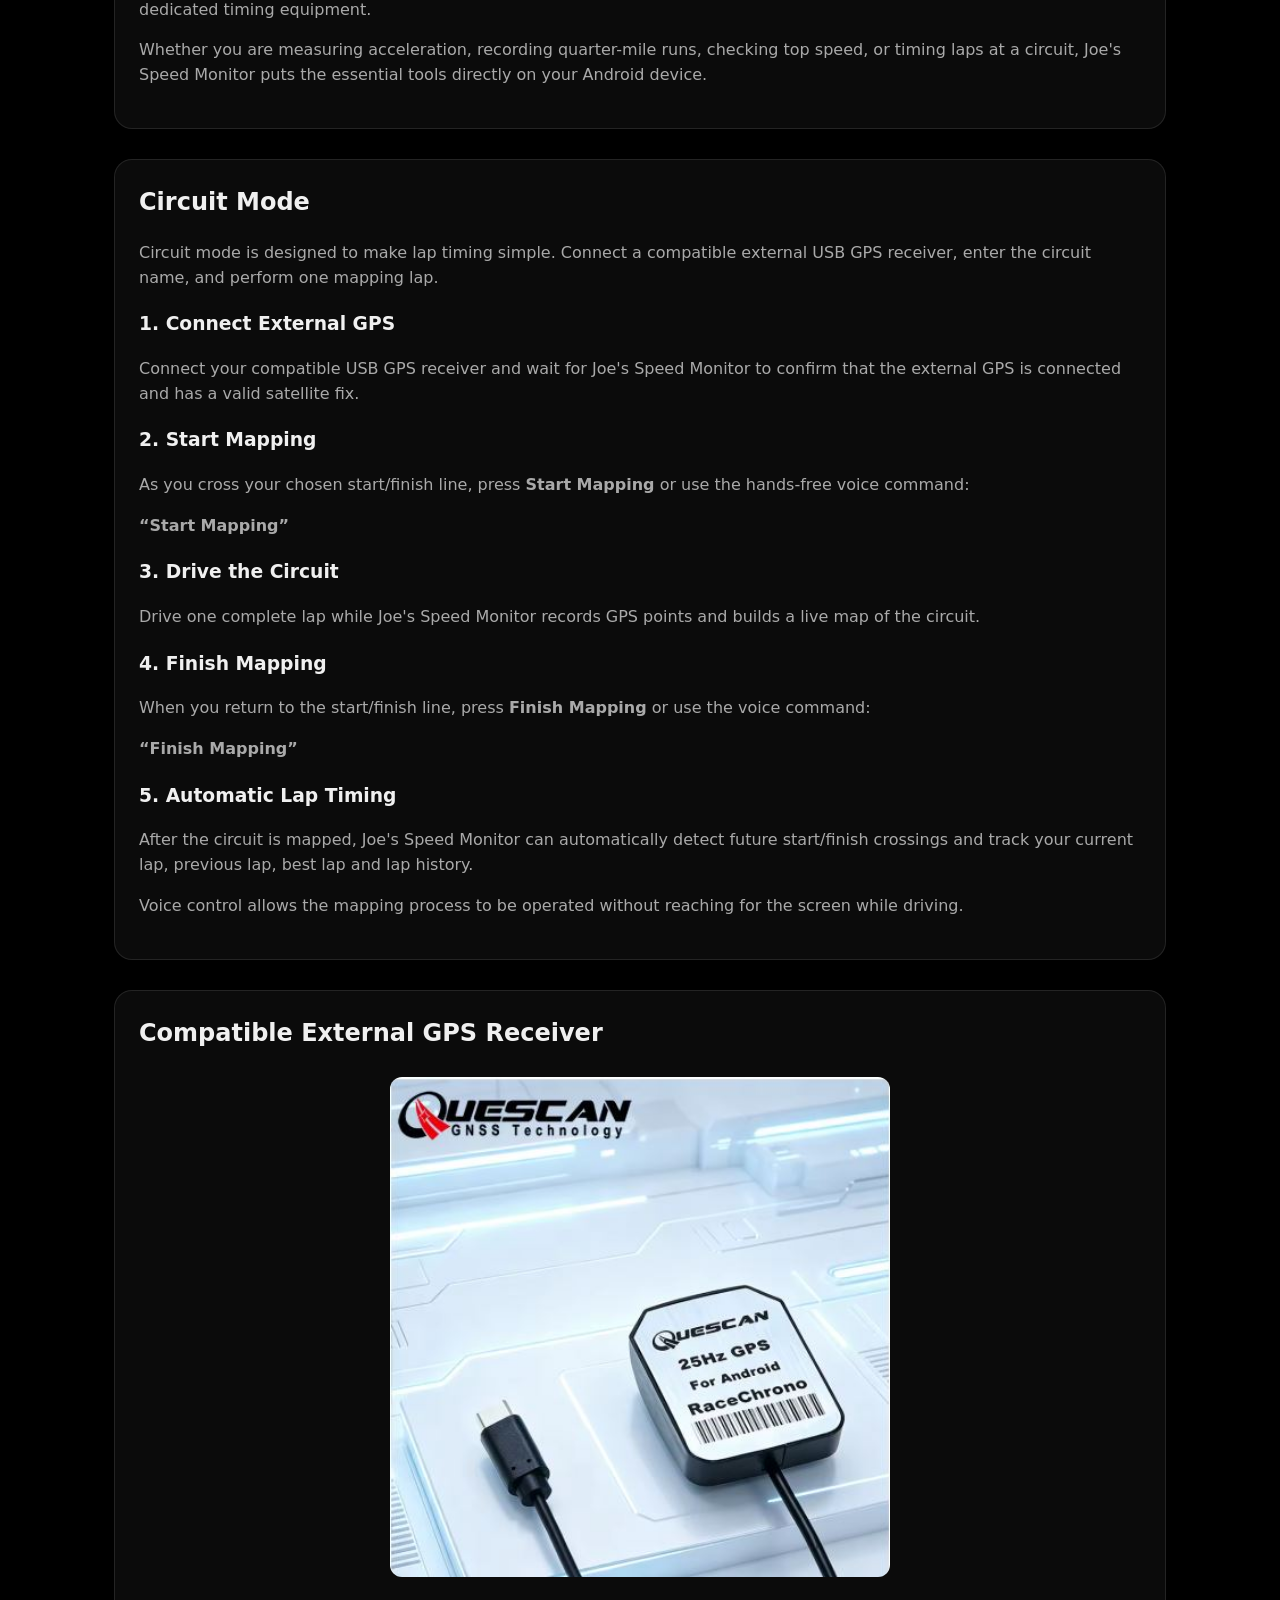
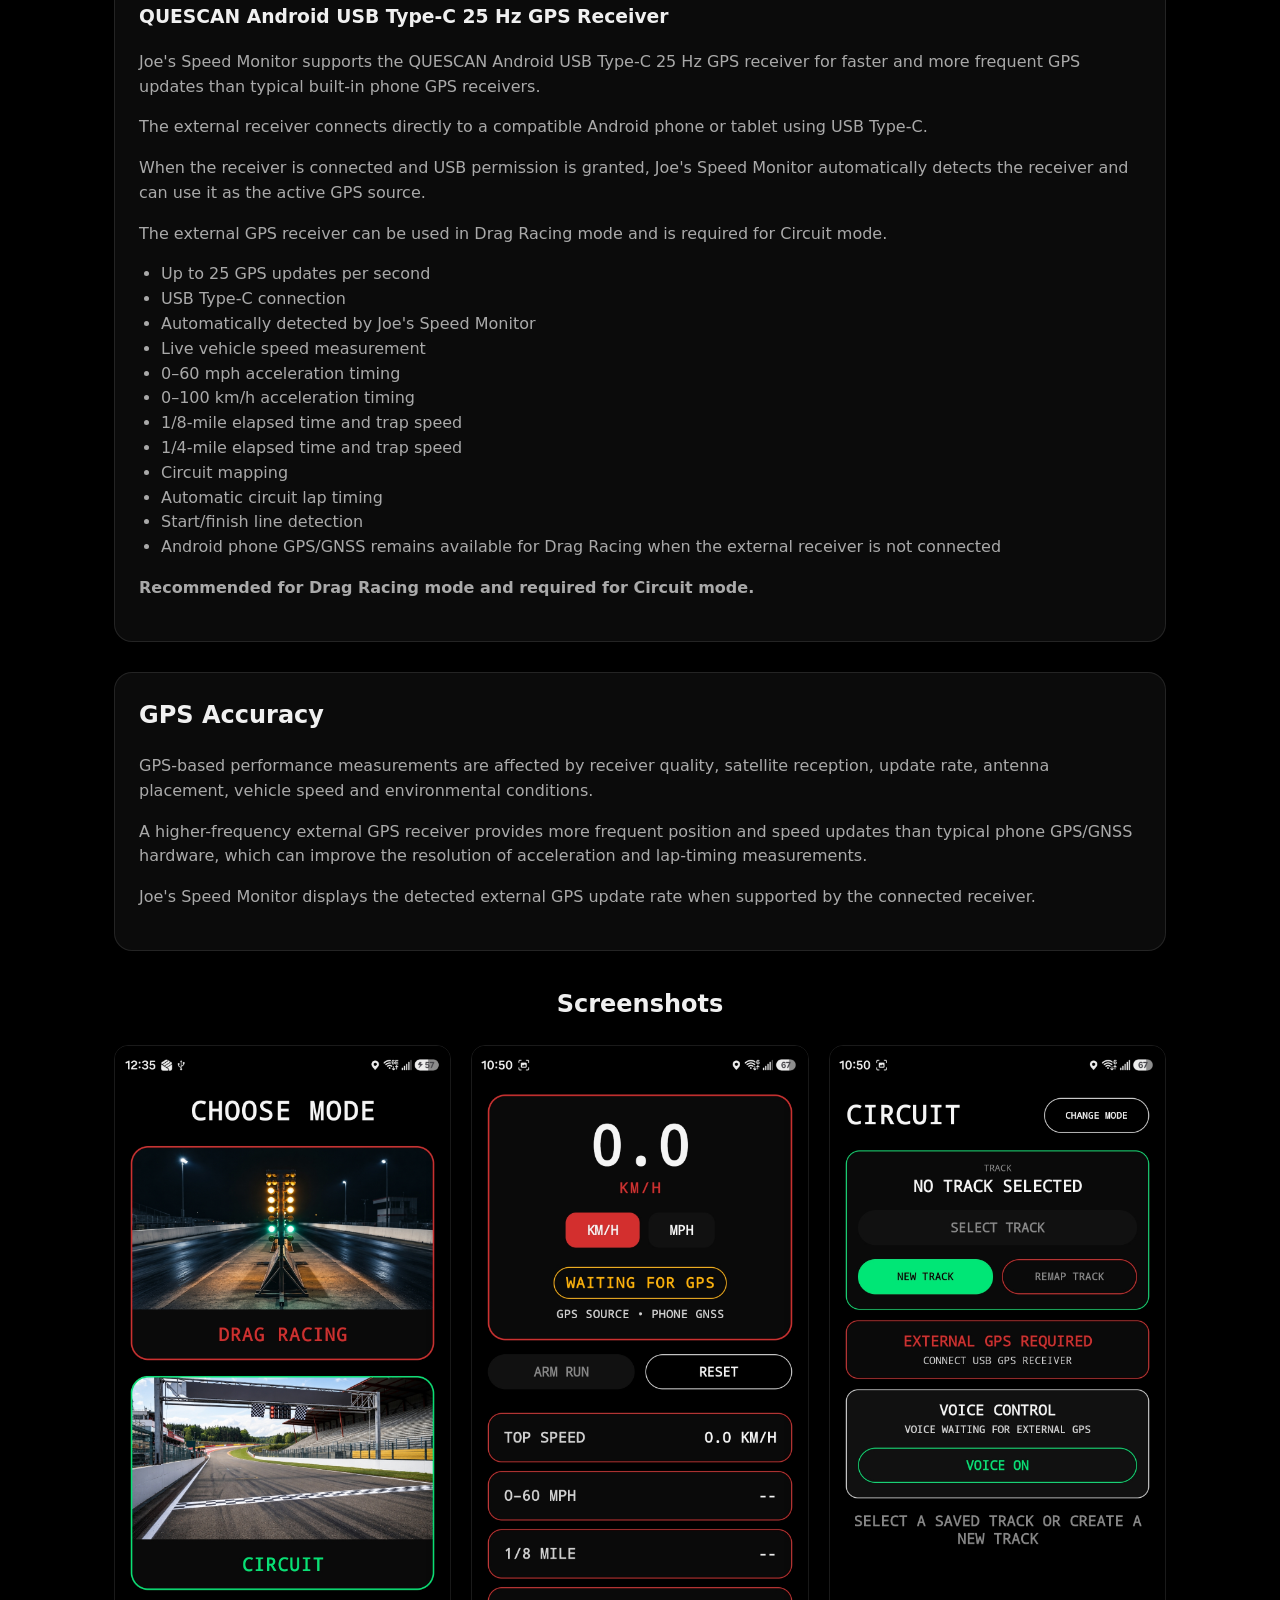
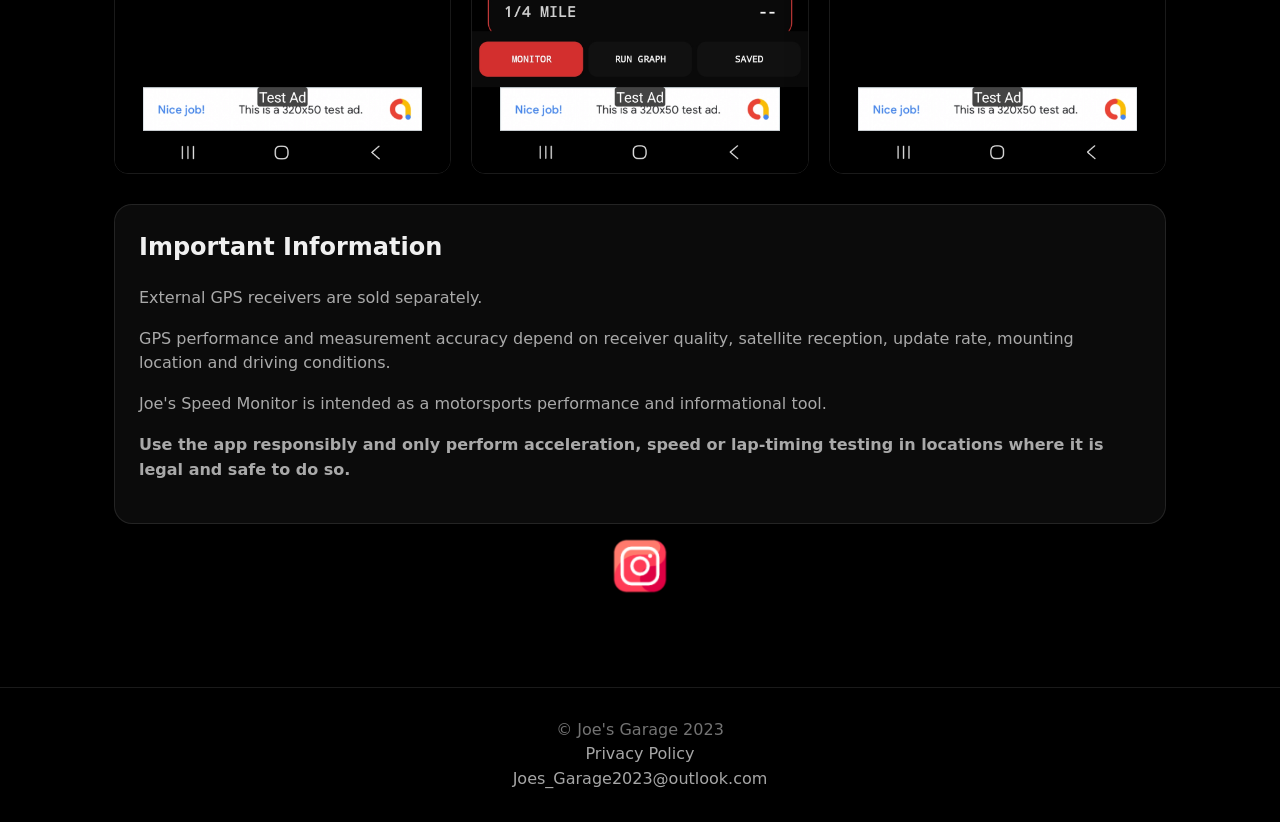
==== commit 1e3b1a31: "Modify performance graph alt text and cleanup HTML Updated image alt text for performance graph and " ====
--- a/speed-monitor/index.html
+++ b/speed-monitor/index.html
@@ -529,15 +529,7 @@
 
             <img
                 src="/screen (2).jpg"
-                alt="Joe's Speed Monitor performance graph"
-            >
-
-
-            <!-- SAVED RUN -->
-
-            <img
-                src="/screen(3).jpg"
-                alt="Joe's Speed Monitor saved performance run"
+                alt="Joe's Speed Monitor Circuit screen"
             >
 
         </div>
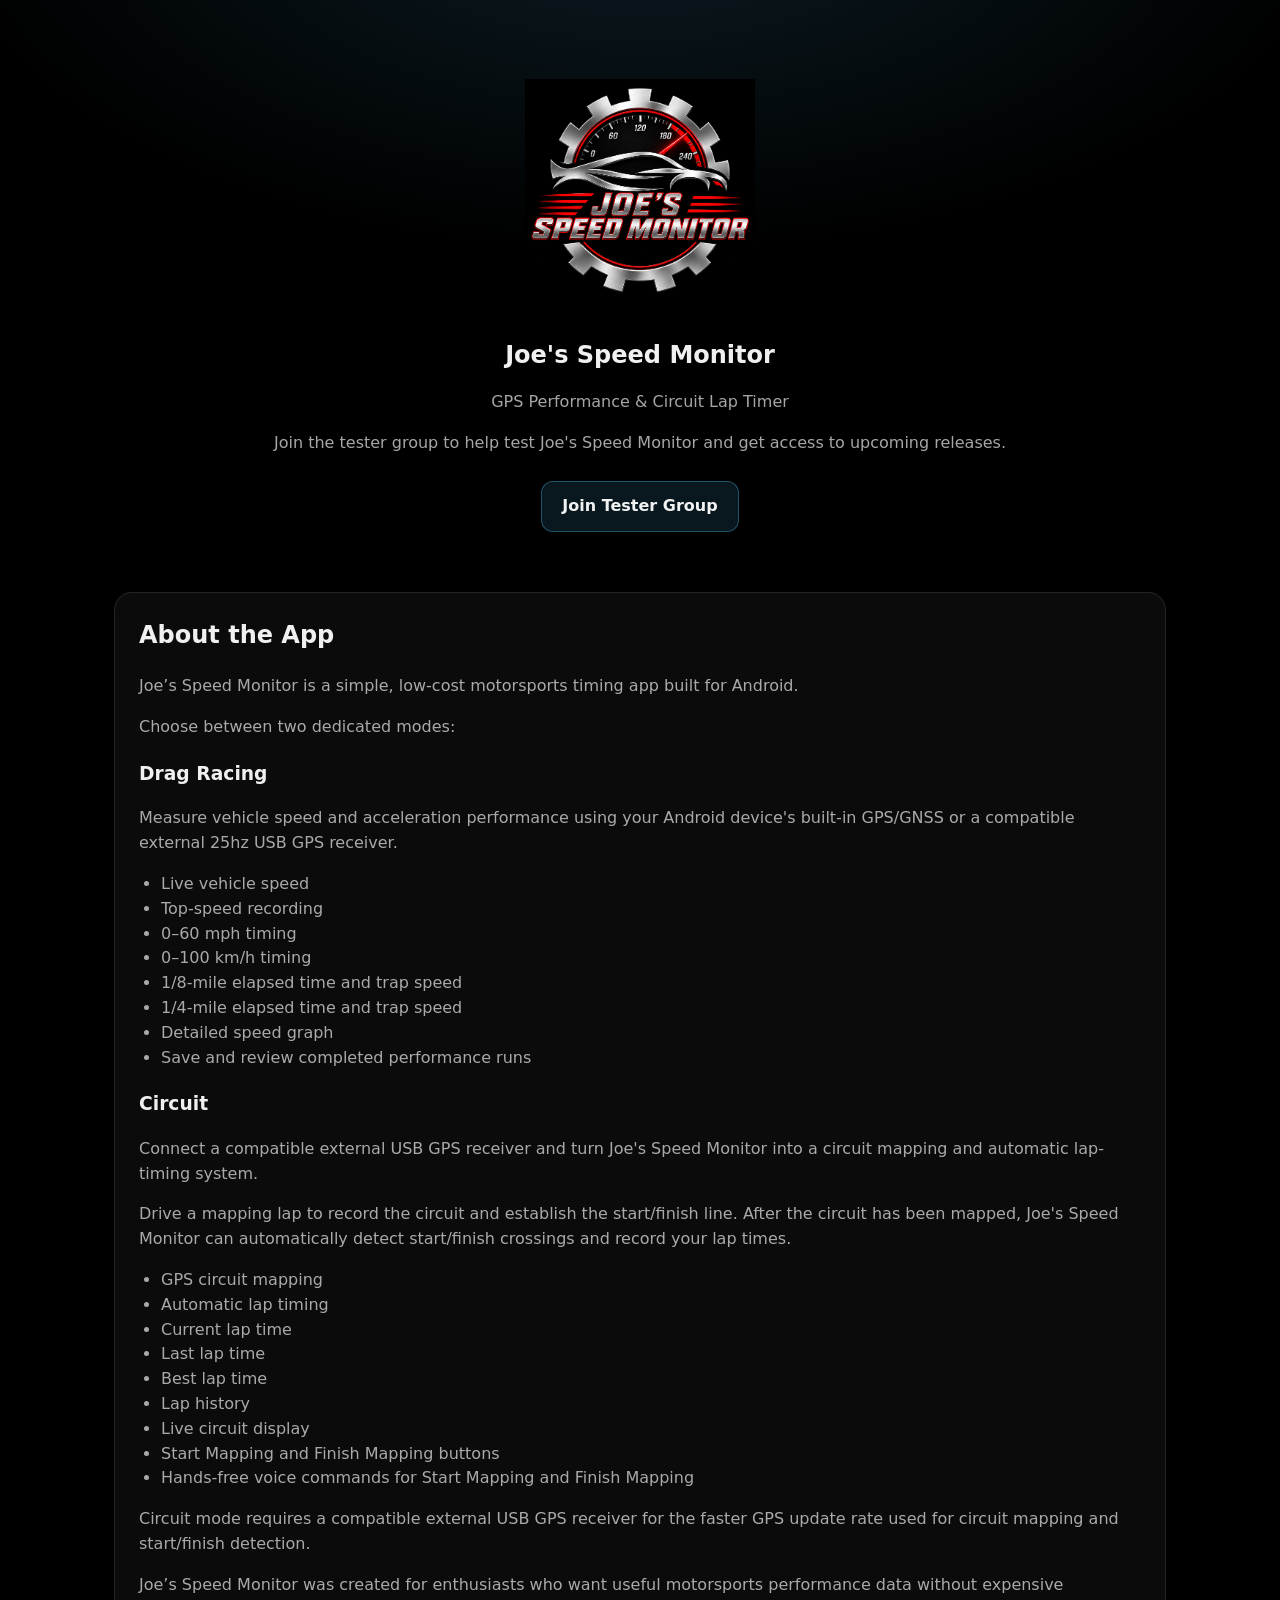
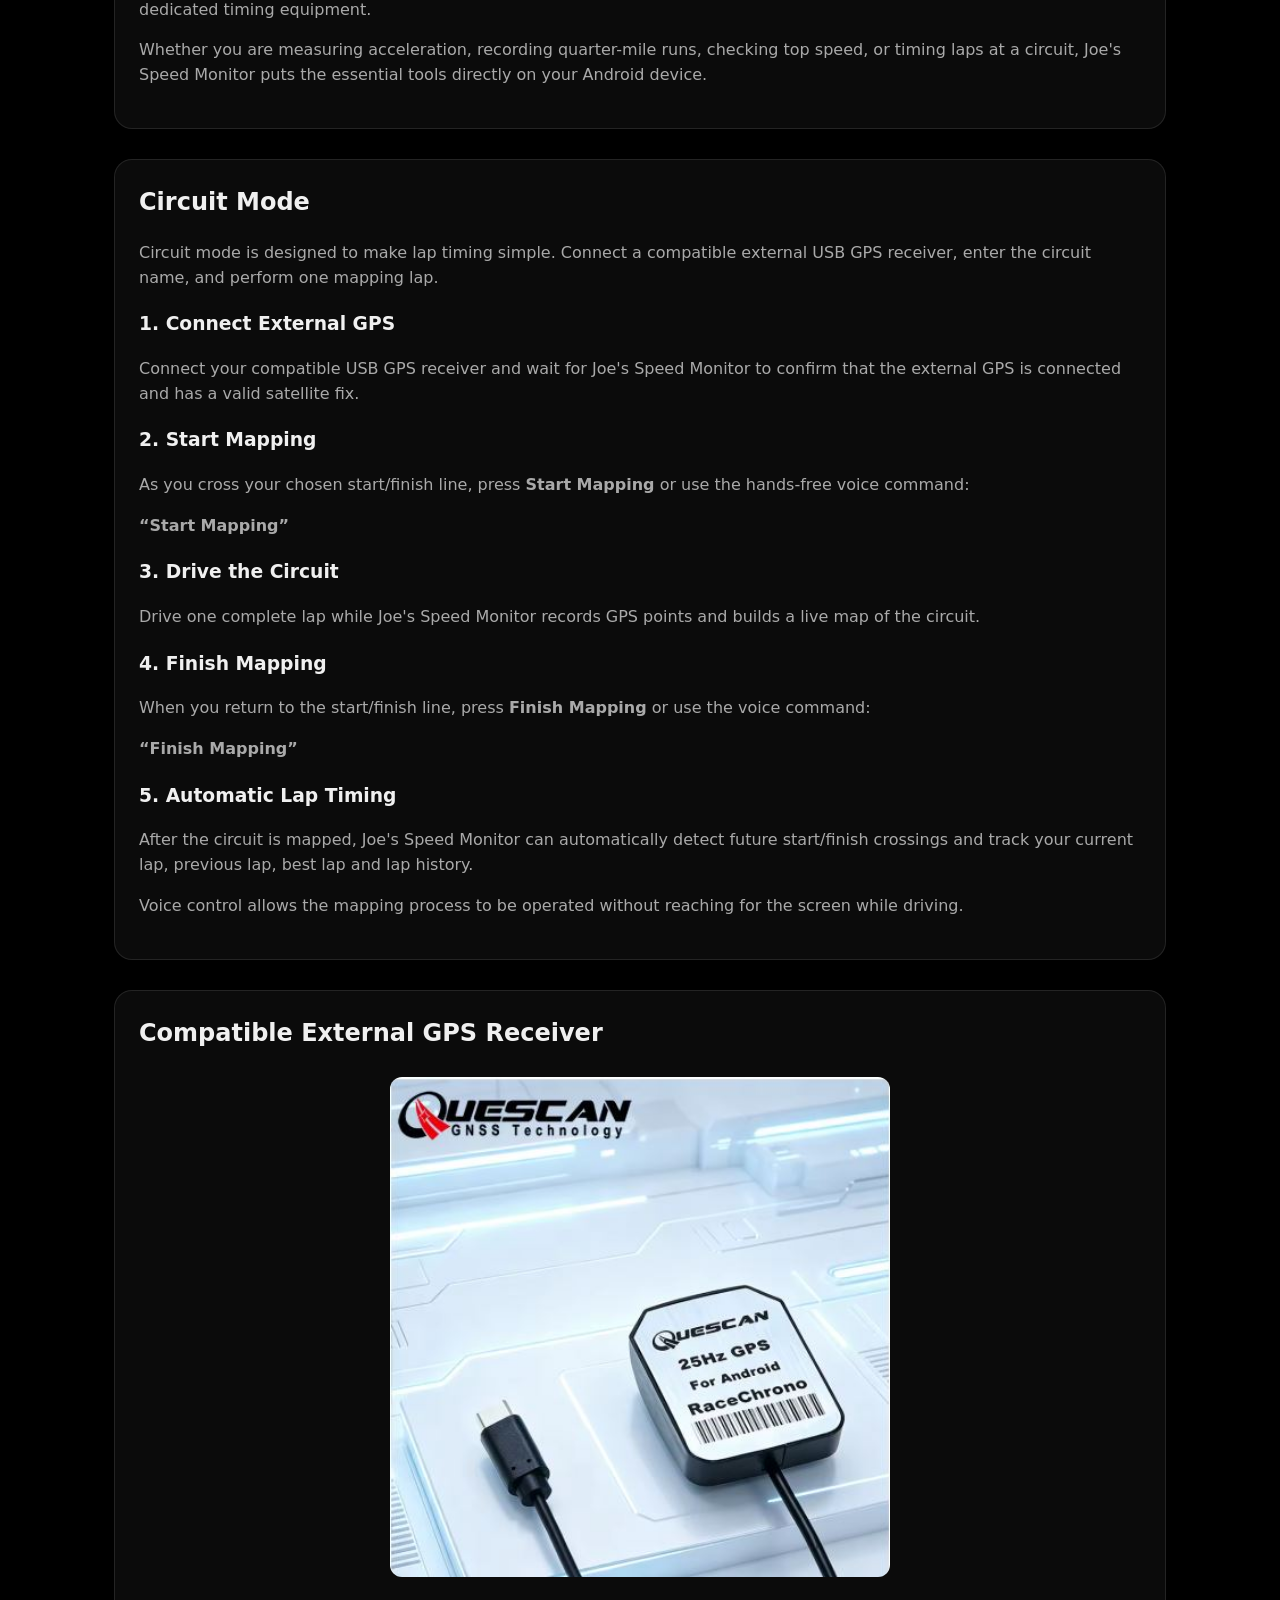
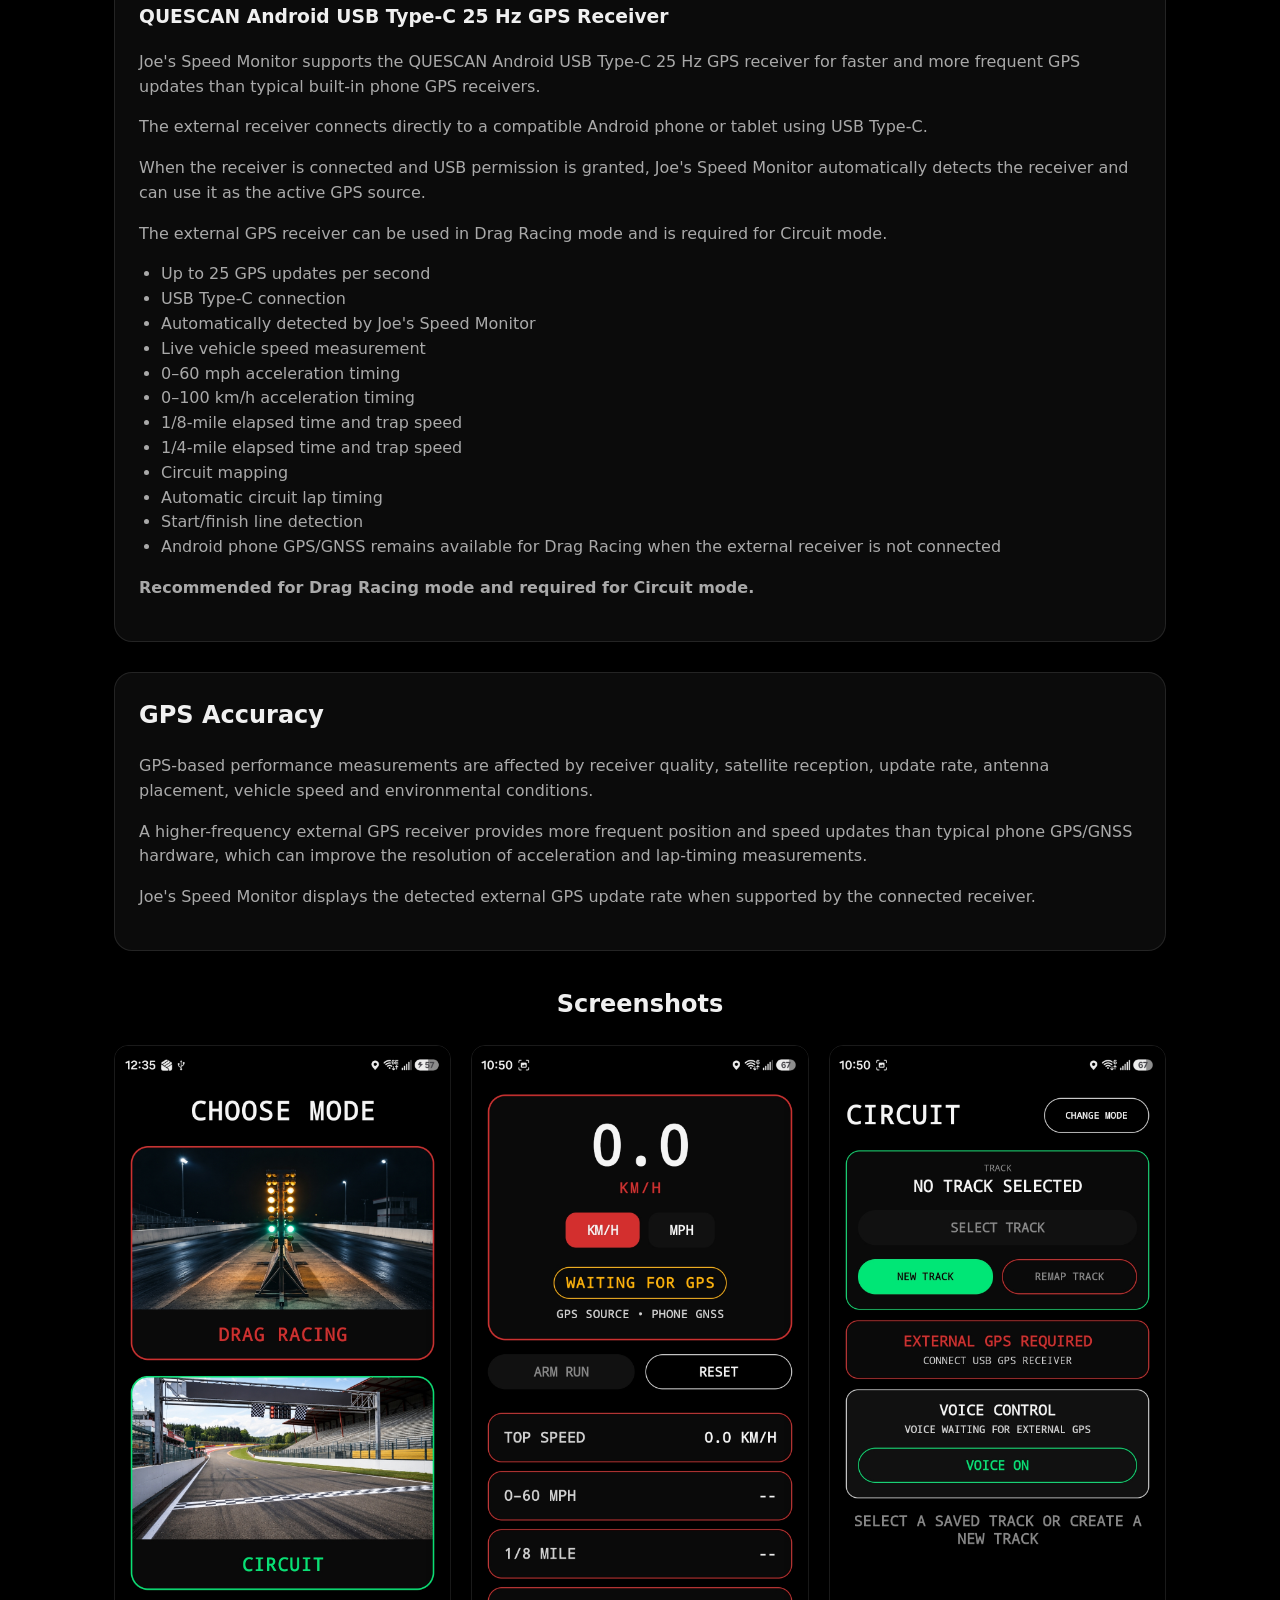
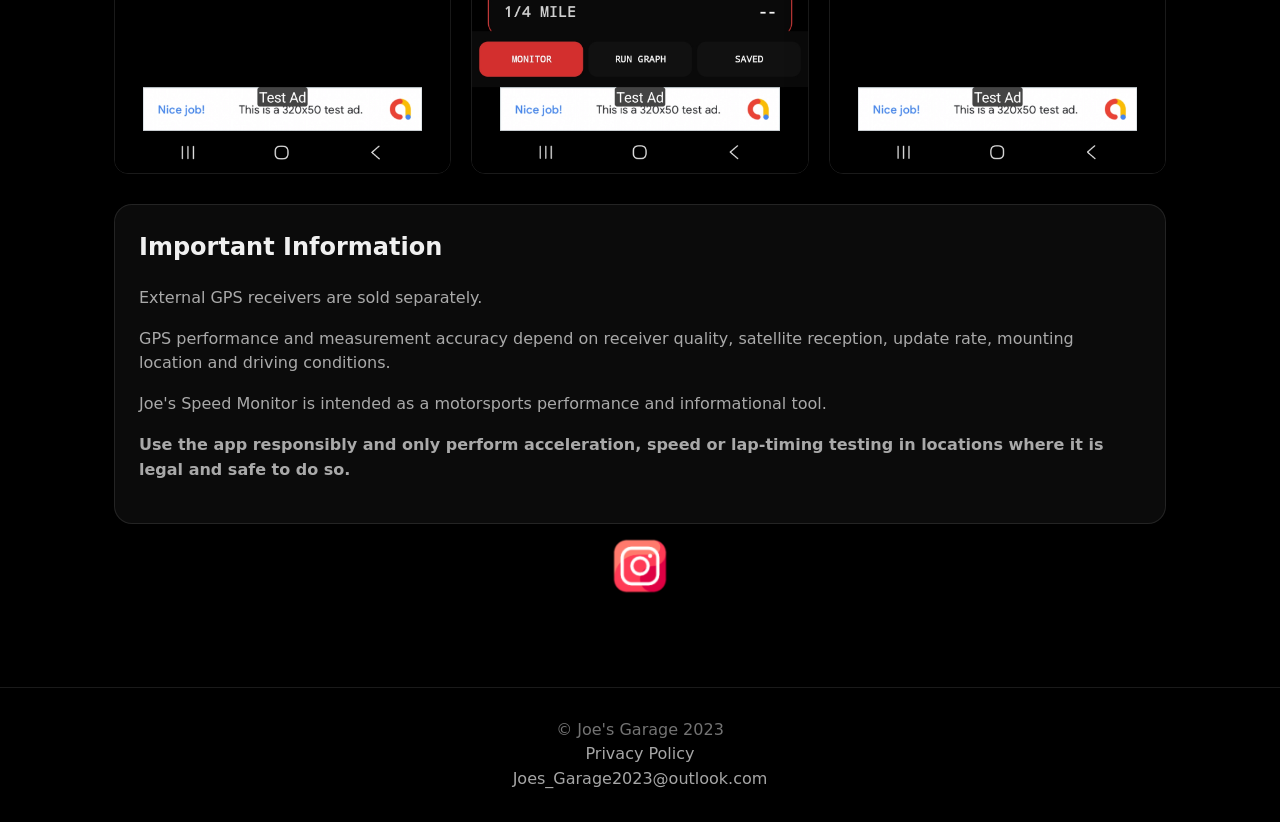
==== commit 34ab91ae: "Update description of speed monitor app" ====
--- a/speed-monitor/index.html
+++ b/speed-monitor/index.html
@@ -87,8 +87,7 @@
             </h2>
 
             <p>
-                Joe’s Speed Monitor is a simple, low-cost motorsports
-                performance and circuit lap-timing app built for Android.
+                Joe’s Speed Monitor is a simple, low-cost motorsports timing app built for Android.
             </p>
 
             <p>
@@ -105,7 +104,7 @@
             <p>
                 Measure vehicle speed and acceleration performance
                 using your Android device's built-in GPS/GNSS or a
-                compatible external USB GPS receiver.
+                compatible external 25hz USB GPS receiver.
             </p>
 
             <ul class="feature-list">
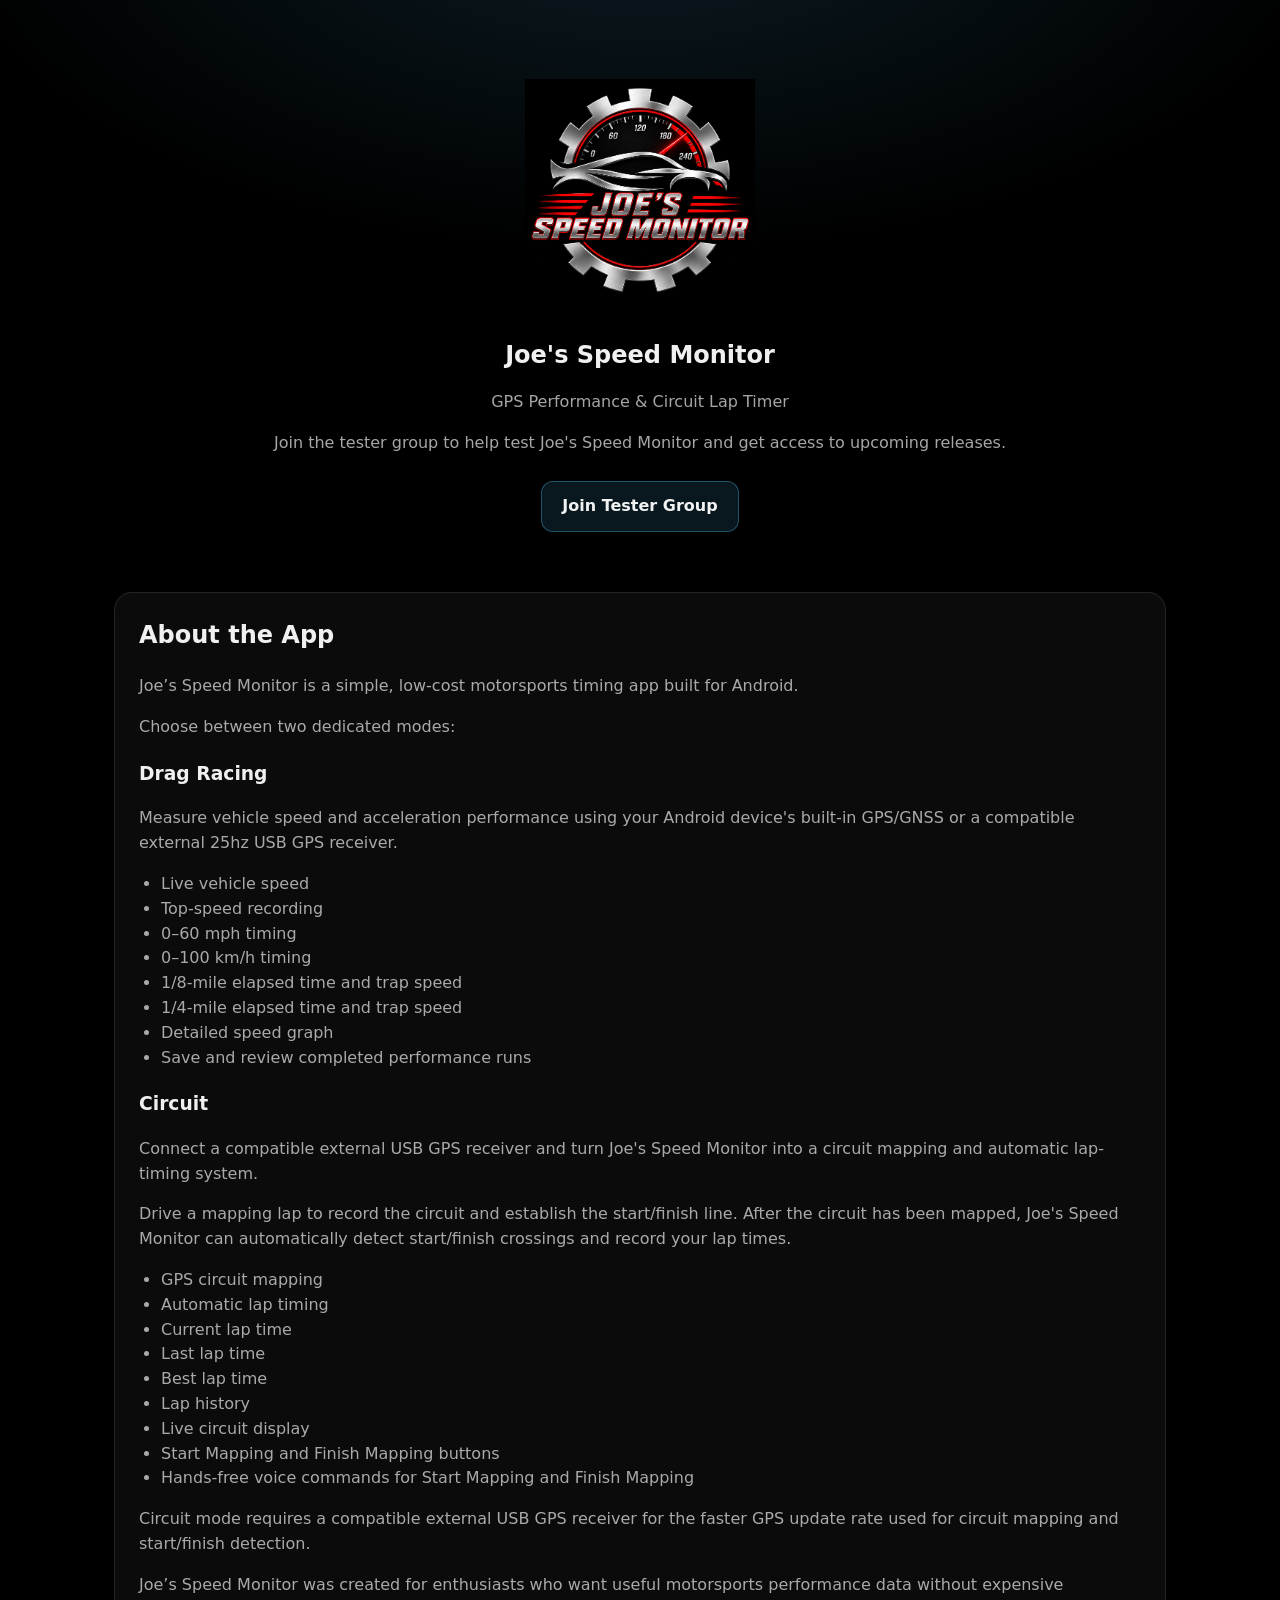
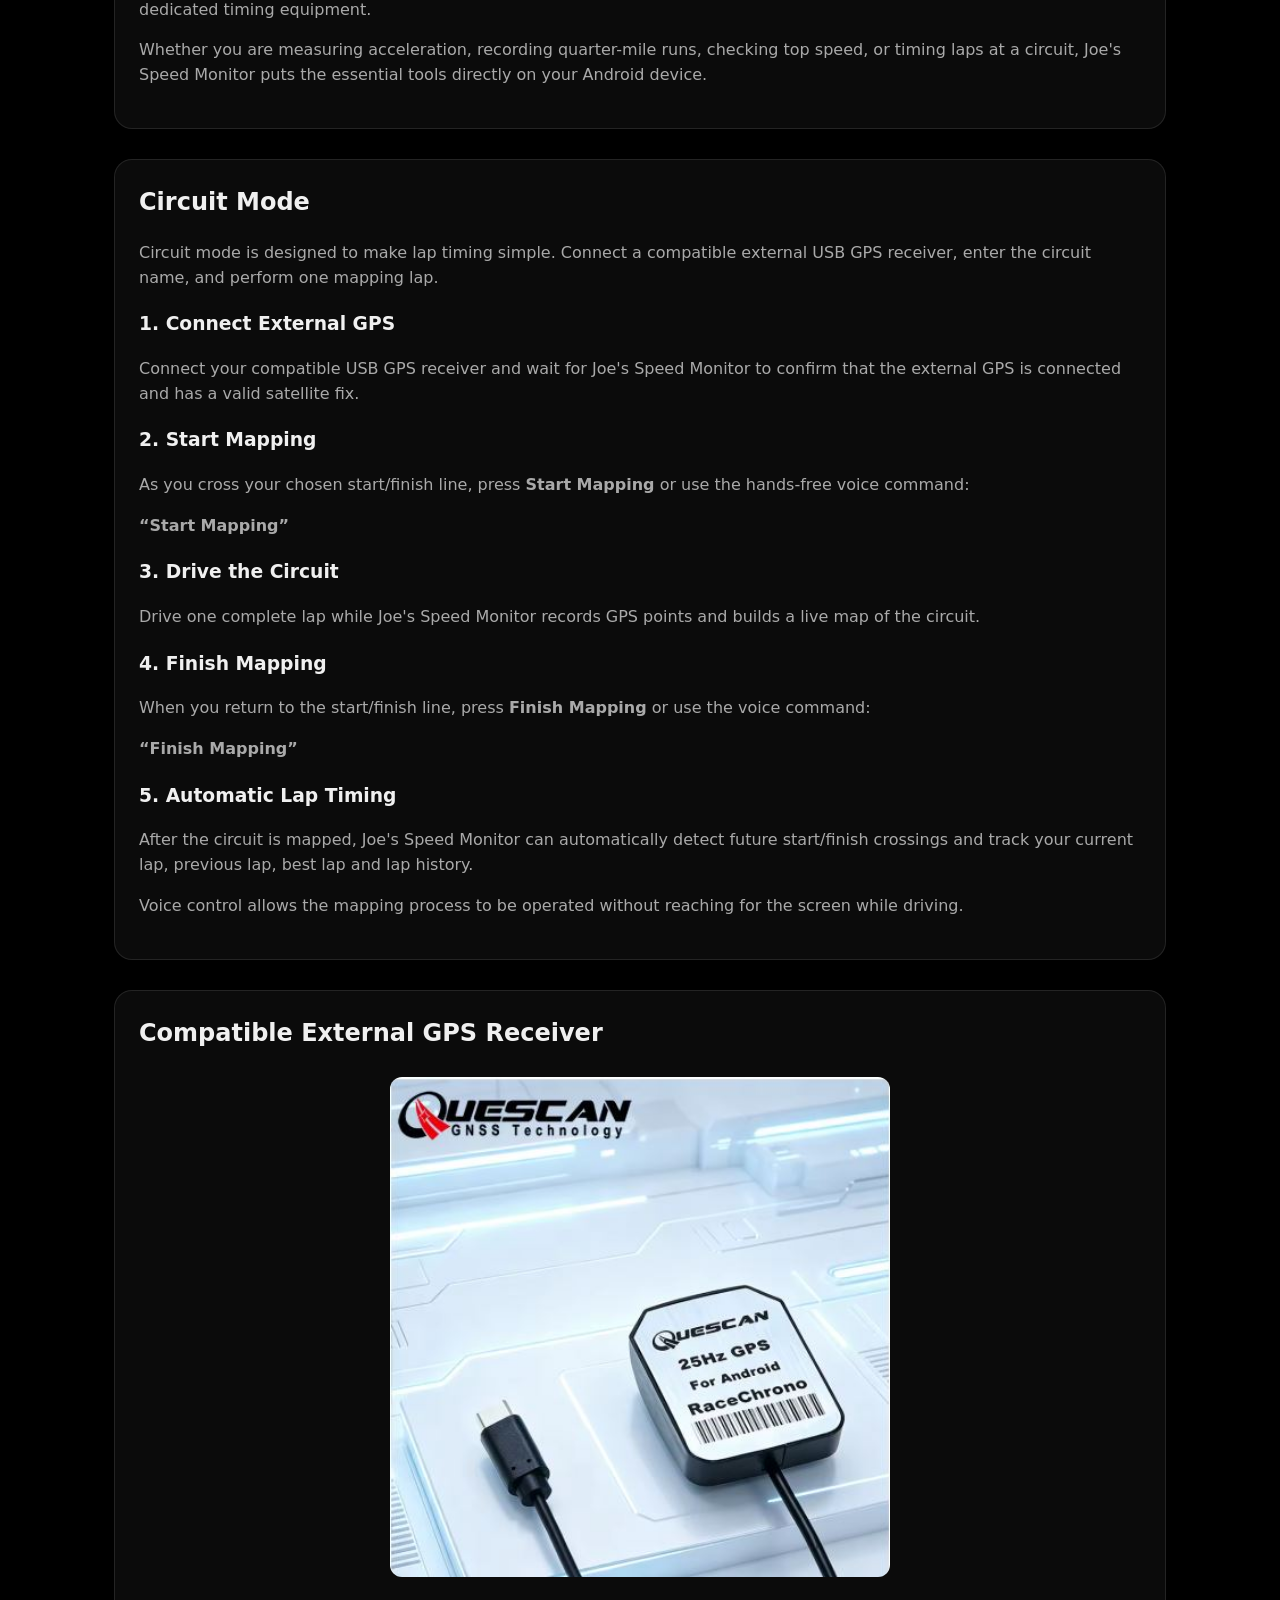
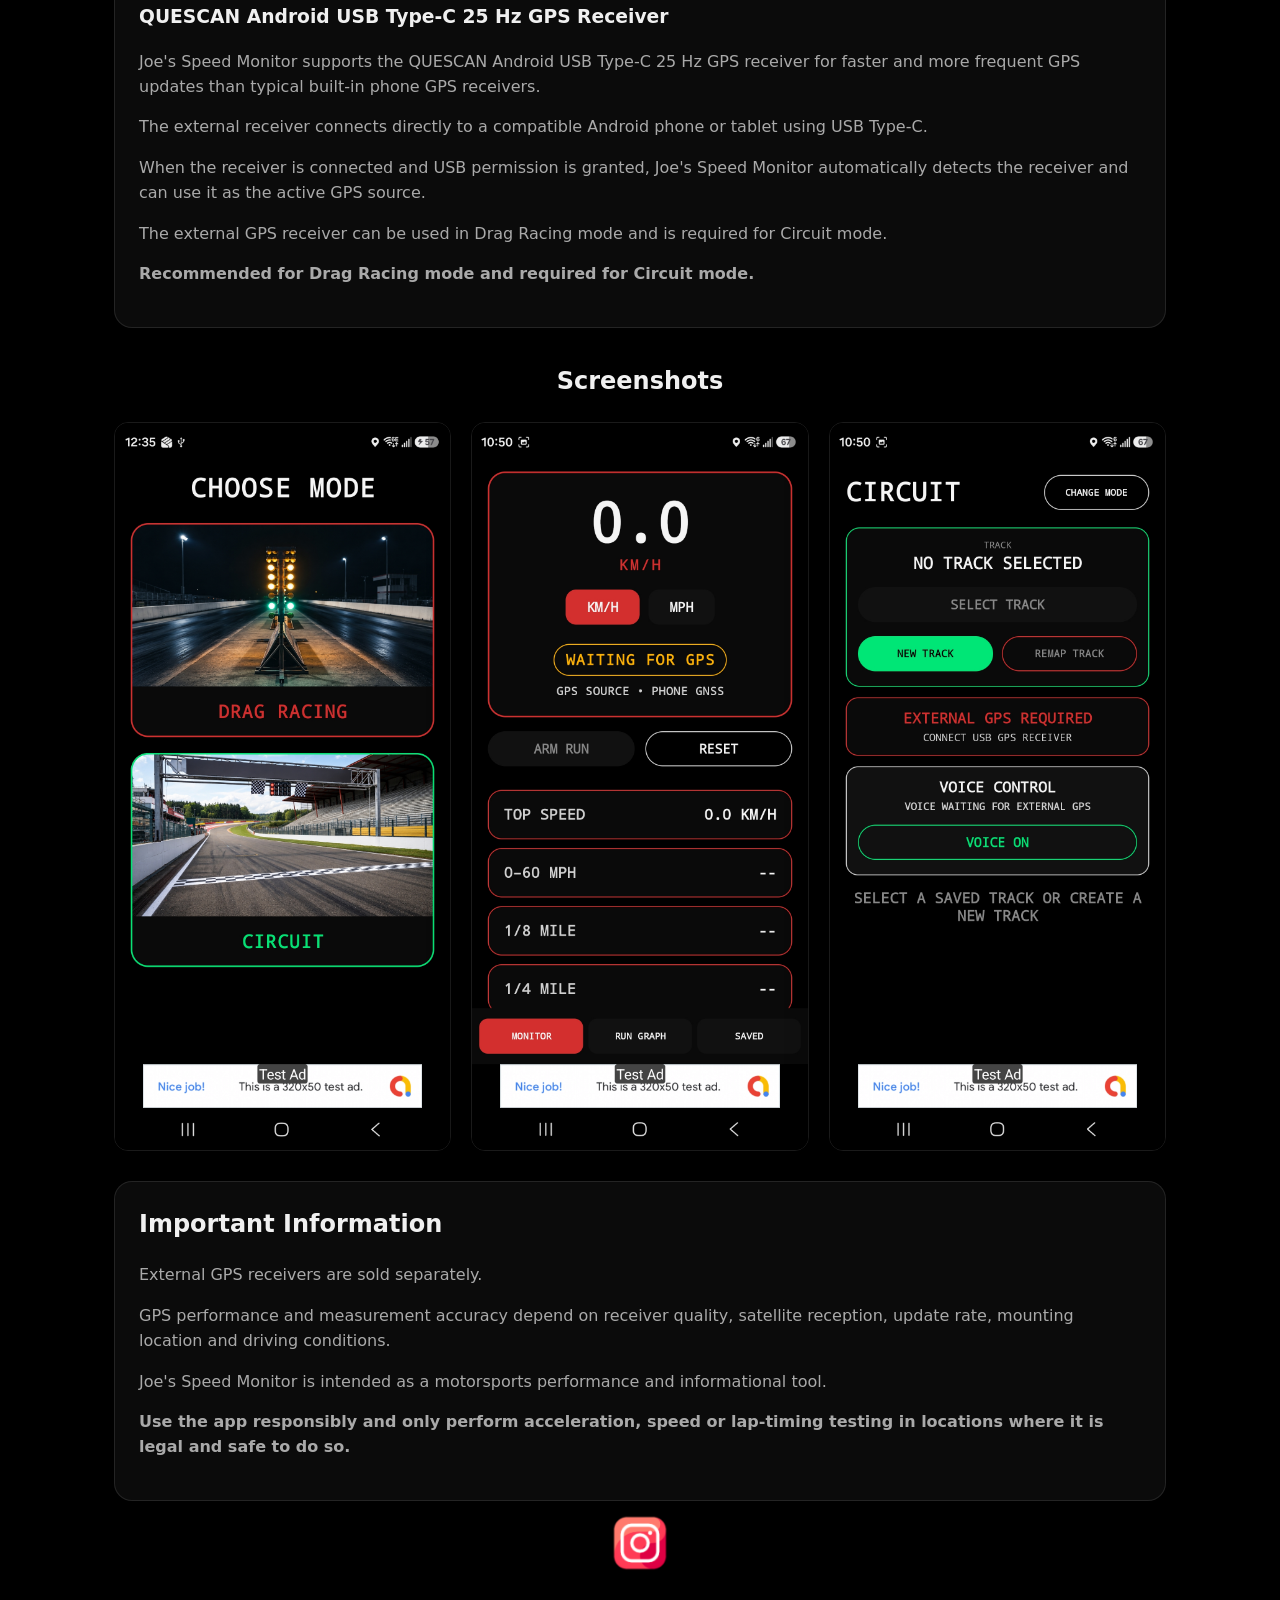
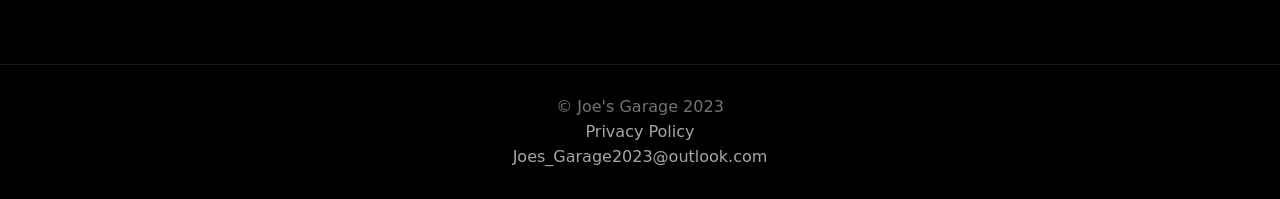
==== commit 9806983a: "Remove GPS features and information sections Removed GPS feature list and GPS information section fr" ====
--- a/speed-monitor/index.html
+++ b/speed-monitor/index.html
@@ -390,60 +390,6 @@
                 mode and is required for Circuit mode.
             </p>
 
-            <ul class="feature-list">
-
-                <li>
-                    Up to 25 GPS updates per second
-                </li>
-
-                <li>
-                    USB Type-C connection
-                </li>
-
-                <li>
-                    Automatically detected by Joe's Speed Monitor
-                </li>
-
-                <li>
-                    Live vehicle speed measurement
-                </li>
-
-                <li>
-                    0–60 mph acceleration timing
-                </li>
-
-                <li>
-                    0–100 km/h acceleration timing
-                </li>
-
-                <li>
-                    1/8-mile elapsed time and trap speed
-                </li>
-
-                <li>
-                    1/4-mile elapsed time and trap speed
-                </li>
-
-                <li>
-                    Circuit mapping
-                </li>
-
-                <li>
-                    Automatic circuit lap timing
-                </li>
-
-                <li>
-                    Start/finish line detection
-                </li>
-
-                <li>
-                    Android phone GPS/GNSS remains available
-                    for Drag Racing when the external receiver
-                    is not connected
-                </li>
-
-            </ul>
-
             <p>
                 <strong>
                     Recommended for Drag Racing mode and required
@@ -454,46 +400,6 @@
         </div>
 
     </section>
-
-
-    <!-- ===================================================== -->
-    <!-- GPS INFORMATION -->
-    <!-- ===================================================== -->
-
-    <section class="content-grid">
-
-        <div
-            class="card"
-            style="grid-column: 1 / -1;"
-        >
-
-            <h2>
-                GPS Accuracy
-            </h2>
-
-            <p>
-                GPS-based performance measurements are affected by
-                receiver quality, satellite reception, update rate,
-                antenna placement, vehicle speed and environmental
-                conditions.
-            </p>
-
-            <p>
-                A higher-frequency external GPS receiver provides more
-                frequent position and speed updates than typical phone
-                GPS/GNSS hardware, which can improve the resolution of
-                acceleration and lap-timing measurements.
-            </p>
-
-            <p>
-                Joe's Speed Monitor displays the detected external GPS
-                update rate when supported by the connected receiver.
-            </p>
-
-        </div>
-
-    </section>
-
 
     <!-- ===================================================== -->
     <!-- SCREENSHOTS -->
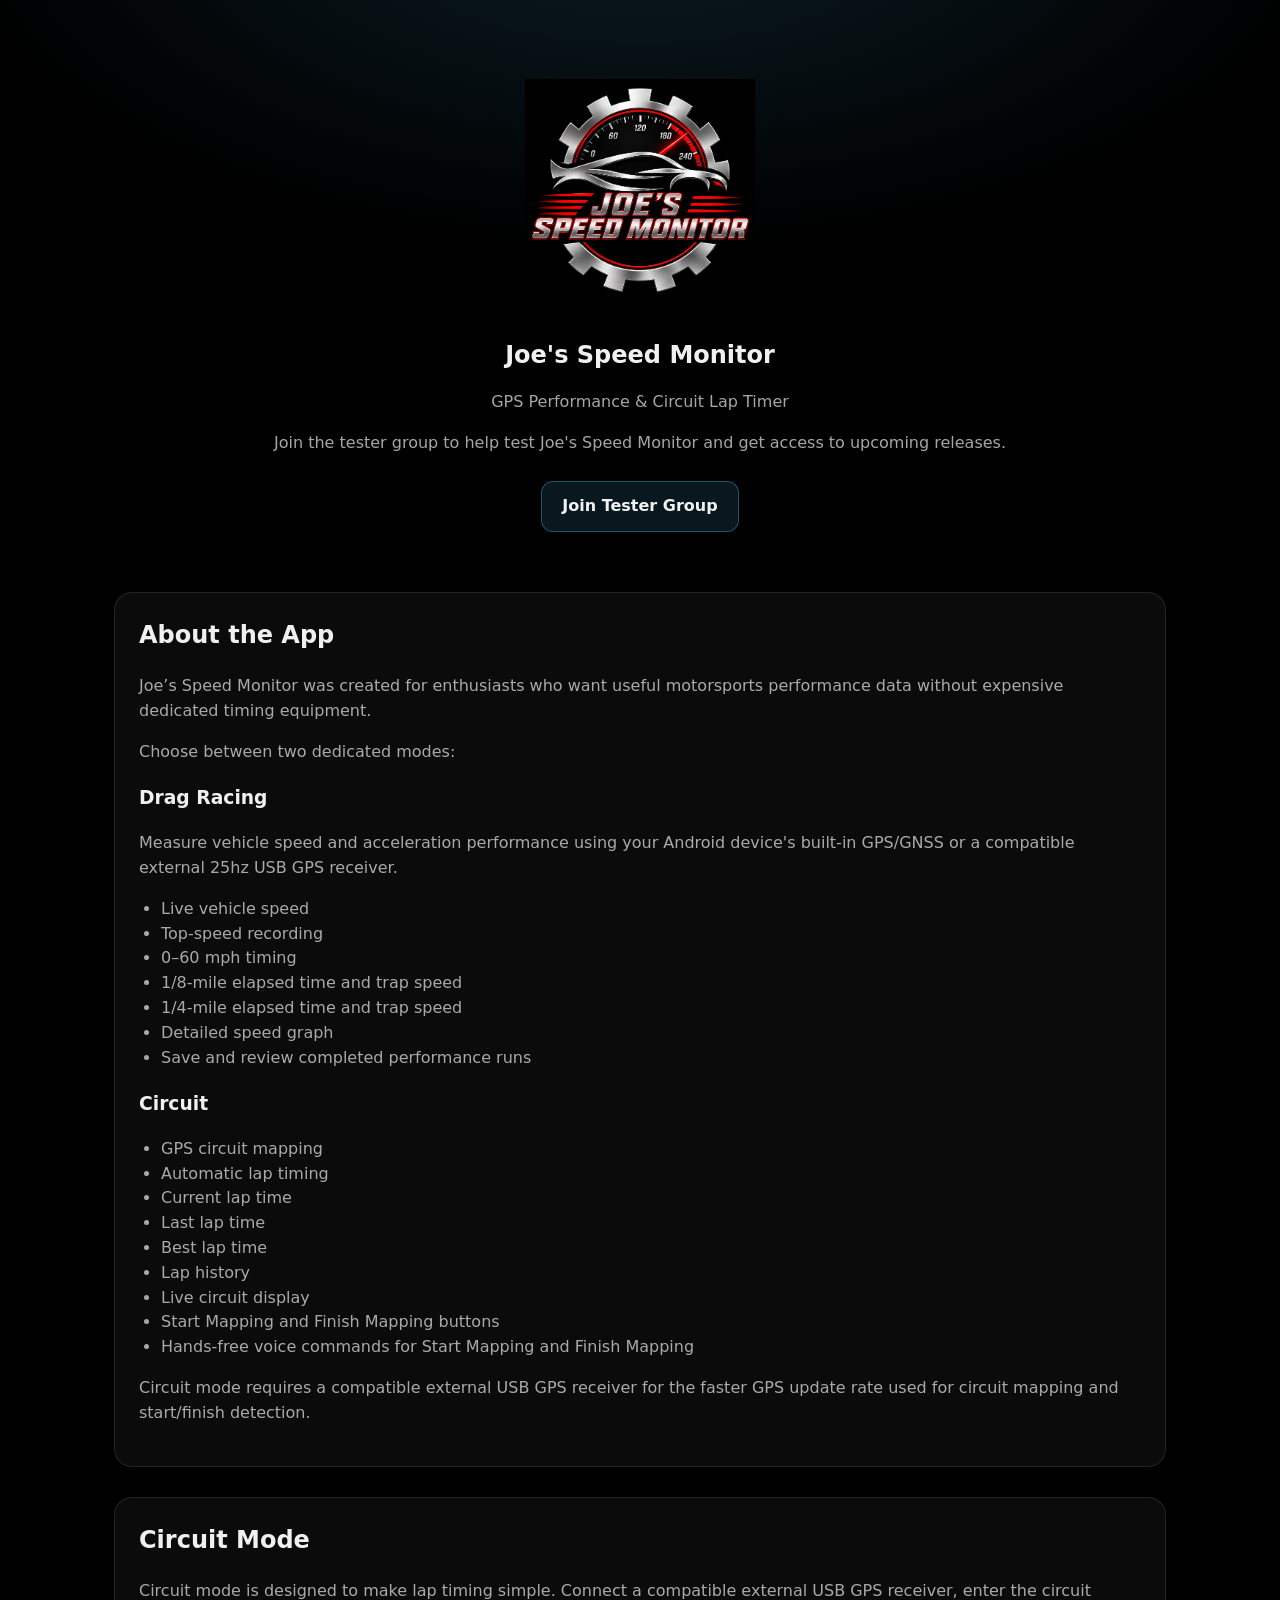
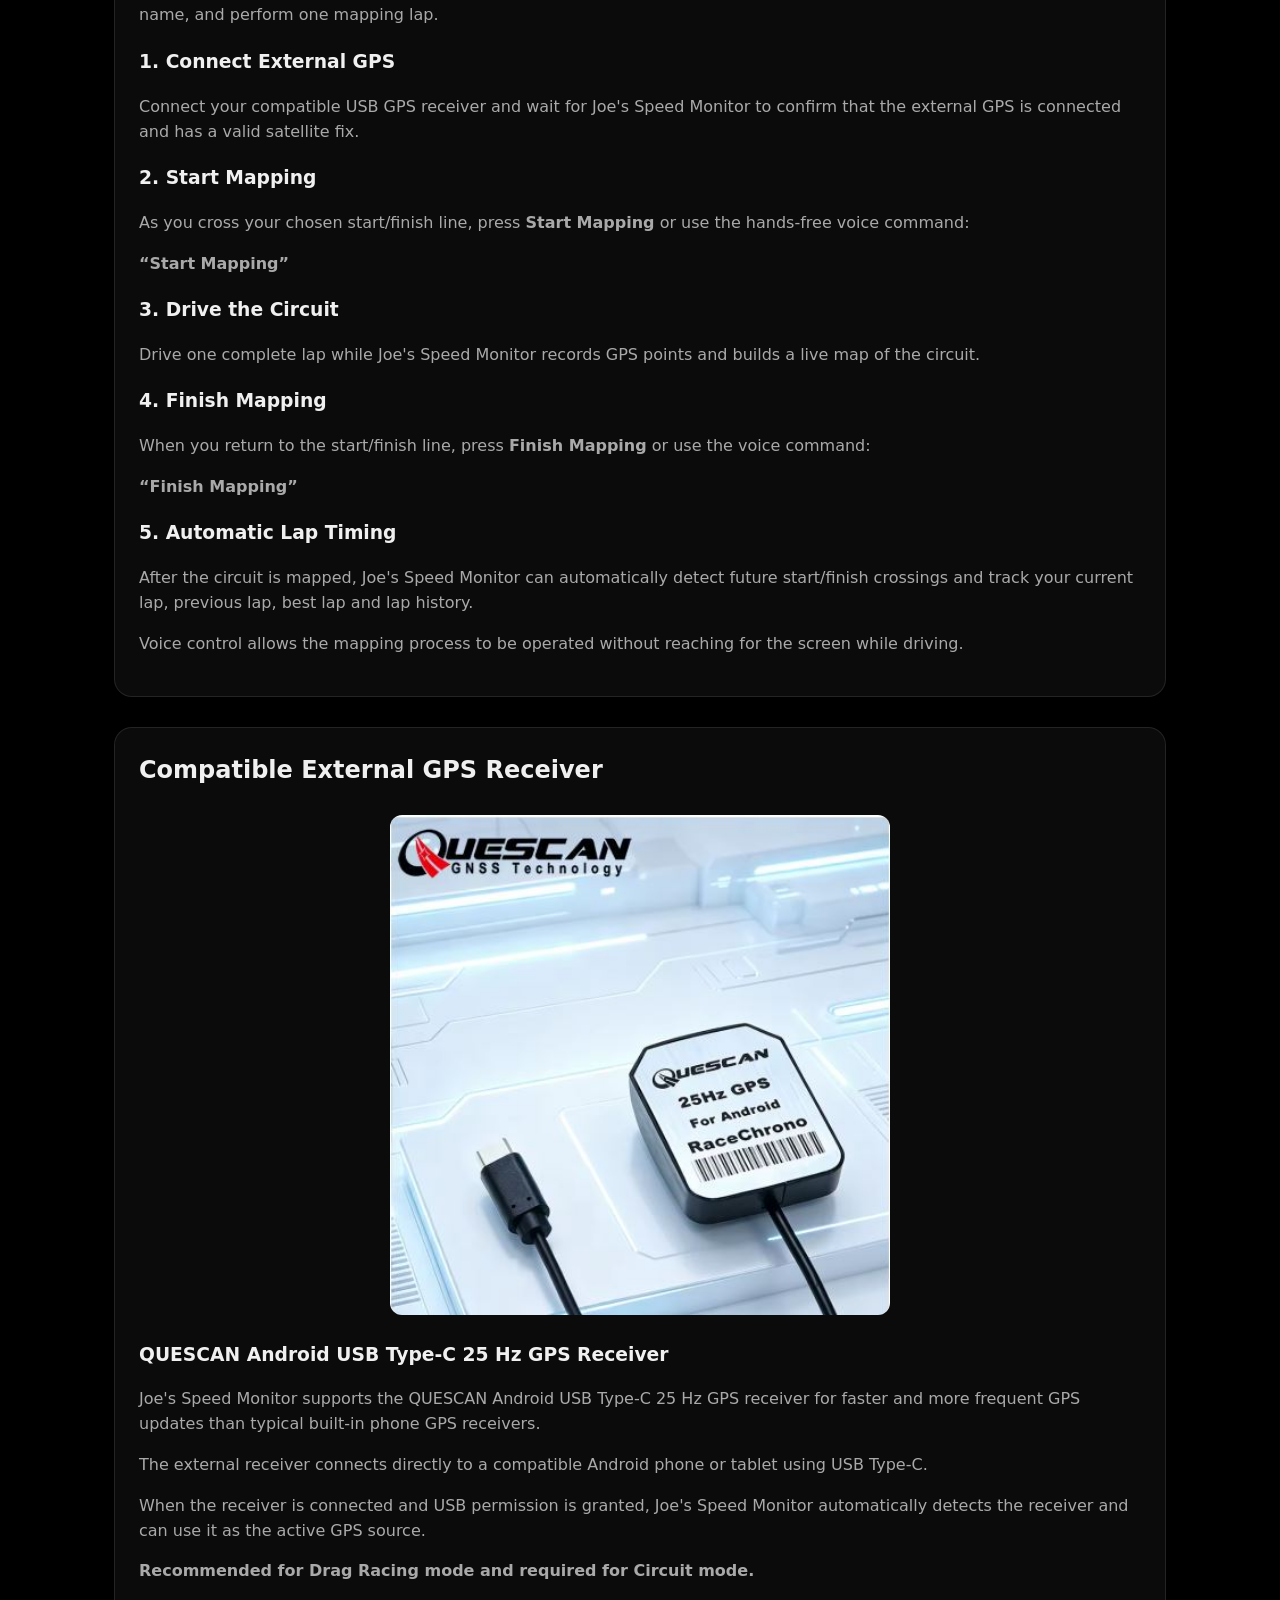
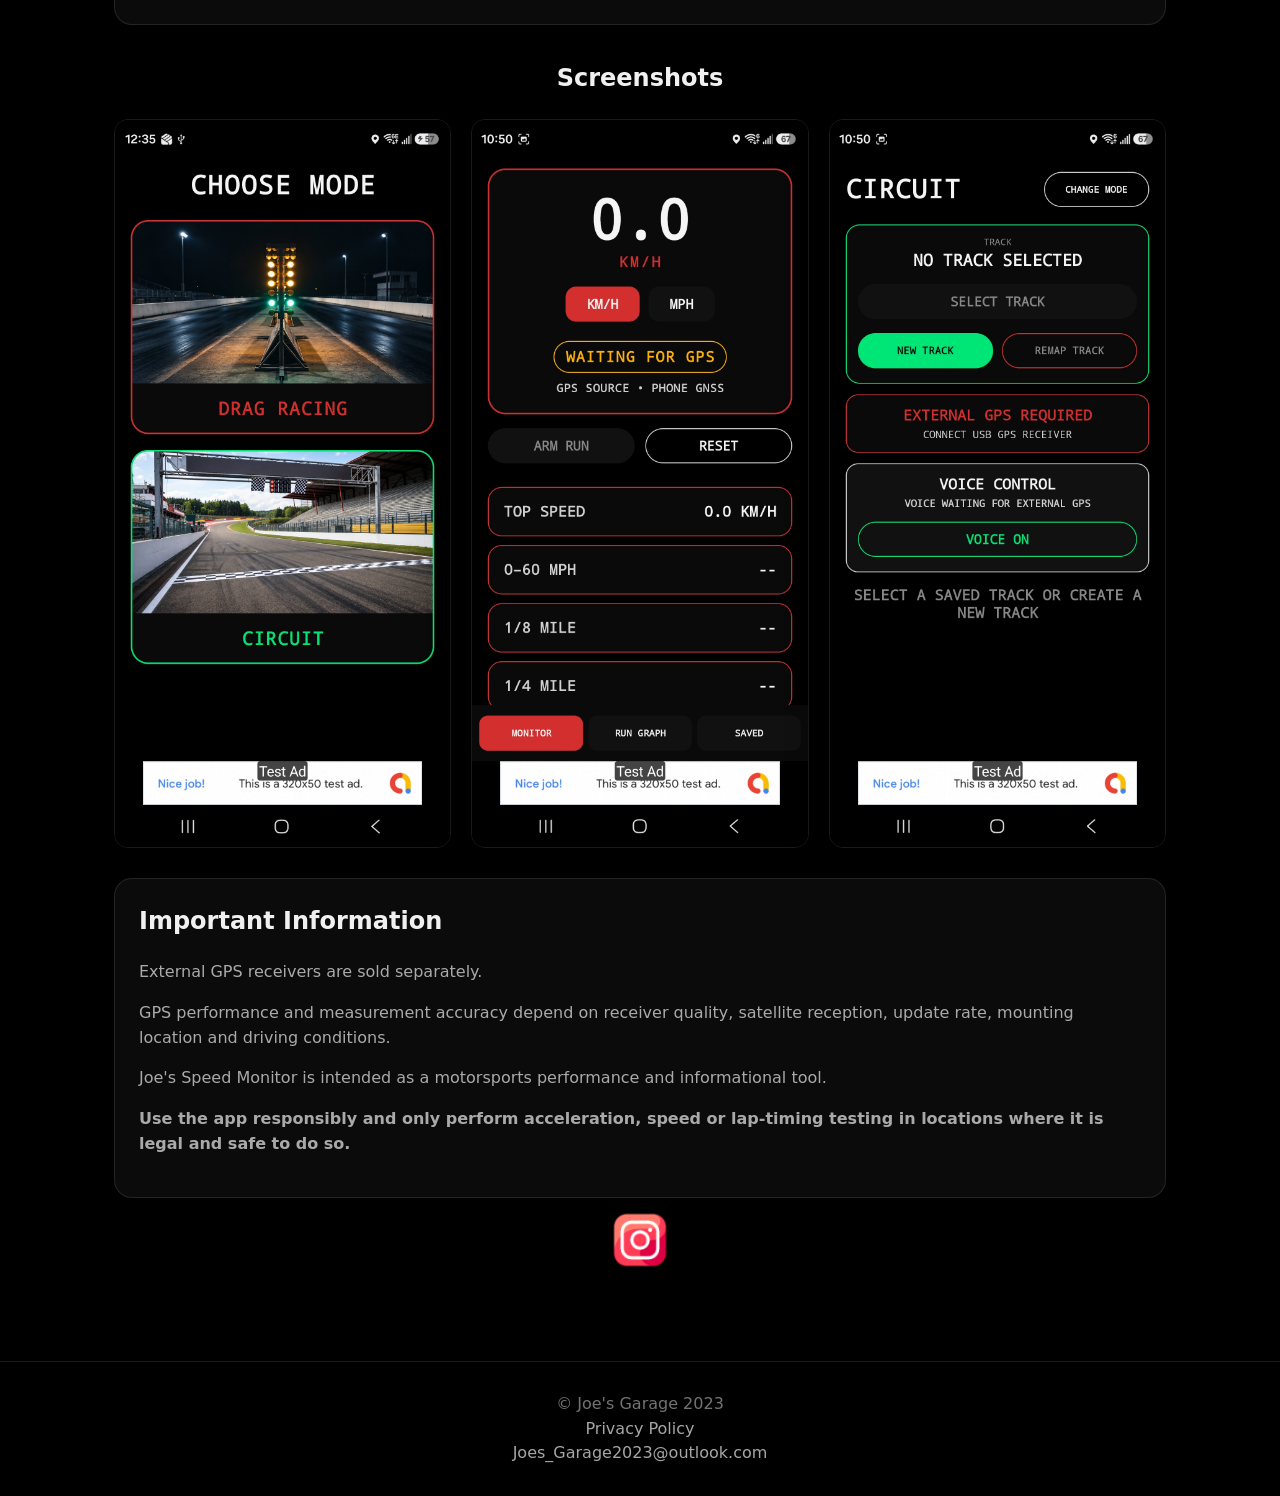
==== commit 995fd094: "Revise content and features for Joe's Speed Monitor Updated the description and features of Joe's Sp" ====
--- a/speed-monitor/index.html
+++ b/speed-monitor/index.html
@@ -87,7 +87,9 @@
             </h2>
 
             <p>
-                Joe’s Speed Monitor is a simple, low-cost motorsports timing app built for Android.
+                Joe’s Speed Monitor was created for enthusiasts who
+                want useful motorsports performance data without
+                expensive dedicated timing equipment.
             </p>
 
             <p>
@@ -122,10 +124,6 @@
                 </li>
 
                 <li>
-                    0–100 km/h timing
-                </li>
-
-                <li>
                     1/8-mile elapsed time and trap speed
                 </li>
 
@@ -149,19 +147,6 @@
             <h3>
                 Circuit
             </h3>
-
-            <p>
-                Connect a compatible external USB GPS receiver and
-                turn Joe's Speed Monitor into a circuit mapping and
-                automatic lap-timing system.
-            </p>
-
-            <p>
-                Drive a mapping lap to record the circuit and establish
-                the start/finish line. After the circuit has been mapped,
-                Joe's Speed Monitor can automatically detect start/finish
-                crossings and record your lap times.
-            </p>
 
             <ul class="feature-list">
 
@@ -208,19 +193,6 @@
                 Circuit mode requires a compatible external USB GPS
                 receiver for the faster GPS update rate used for
                 circuit mapping and start/finish detection.
-            </p>
-
-            <p>
-                Joe’s Speed Monitor was created for enthusiasts who
-                want useful motorsports performance data without
-                expensive dedicated timing equipment.
-            </p>
-
-            <p>
-                Whether you are measuring acceleration, recording
-                quarter-mile runs, checking top speed, or timing laps
-                at a circuit, Joe's Speed Monitor puts the essential
-                tools directly on your Android device.
             </p>
 
         </div>
@@ -386,11 +358,6 @@
             </p>
 
             <p>
-                The external GPS receiver can be used in Drag Racing
-                mode and is required for Circuit mode.
-            </p>
-
-            <p>
                 <strong>
                     Recommended for Drag Racing mode and required
                     for Circuit mode.
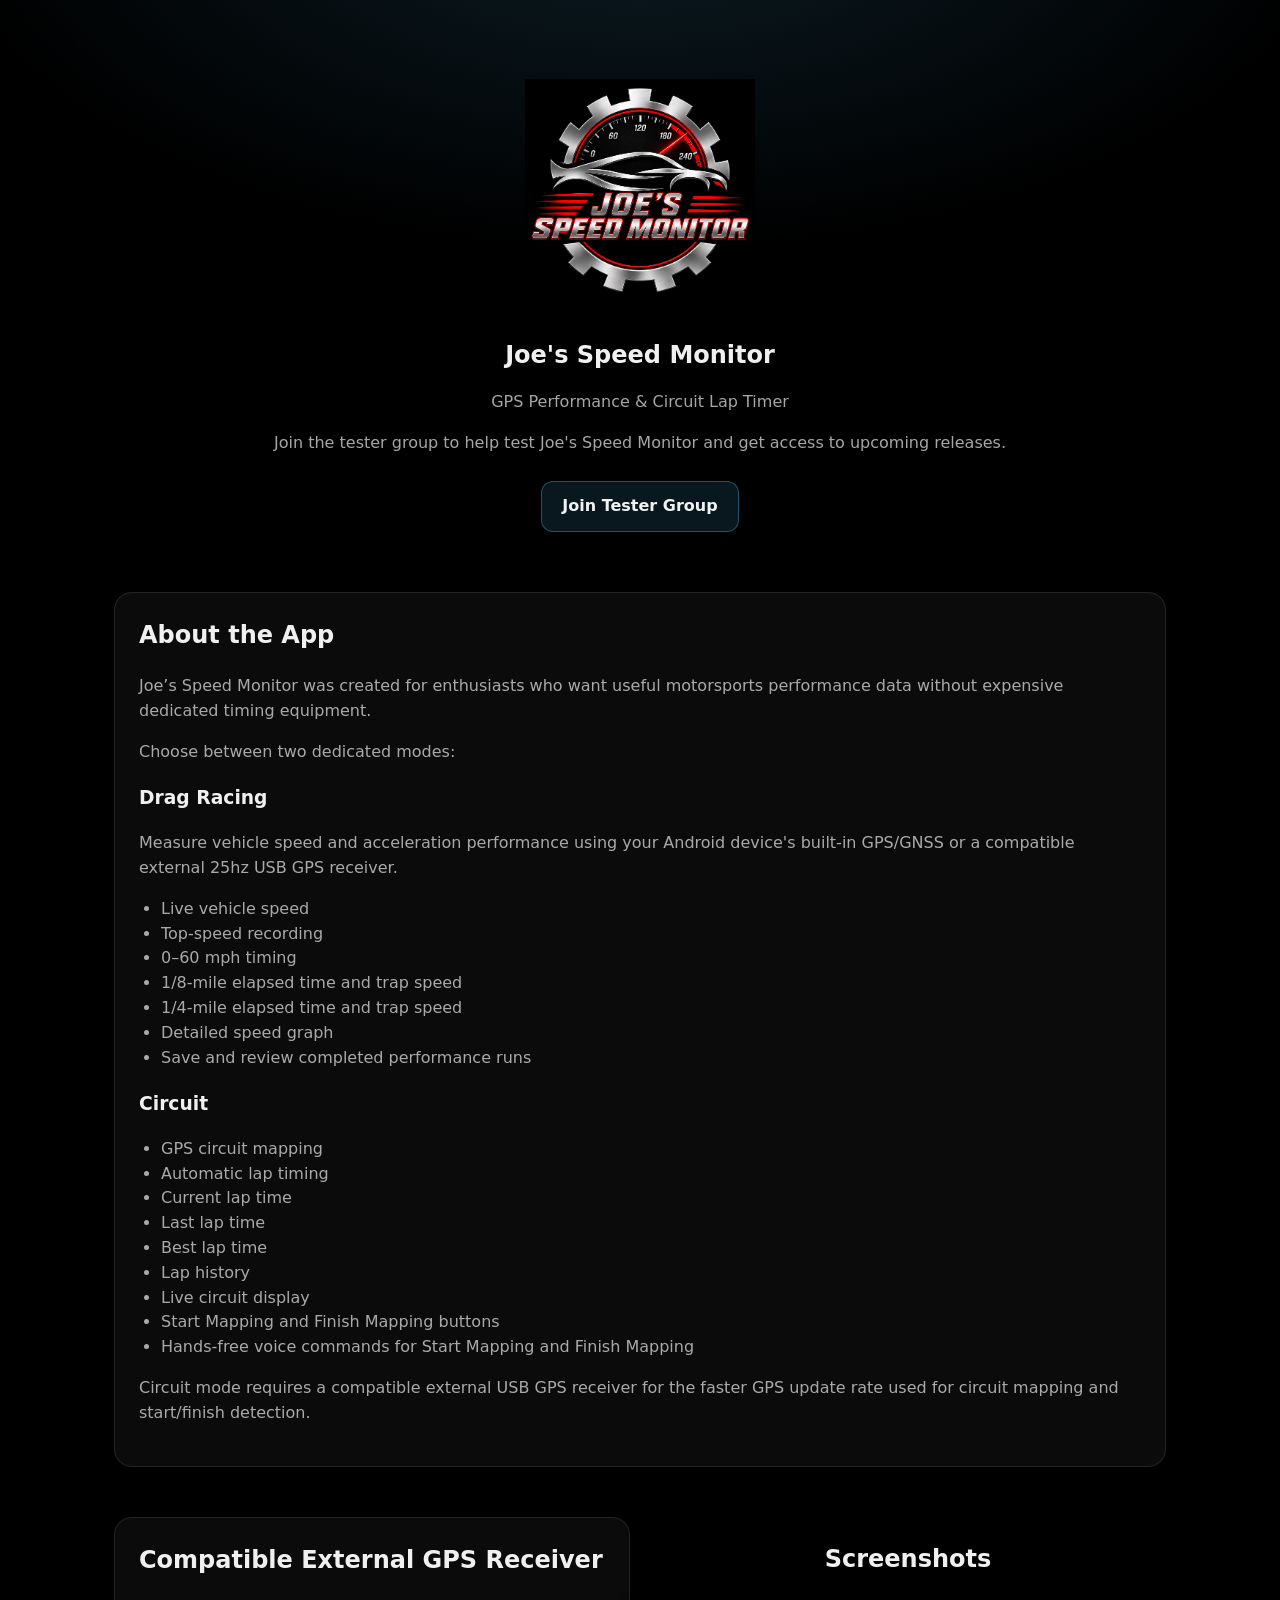
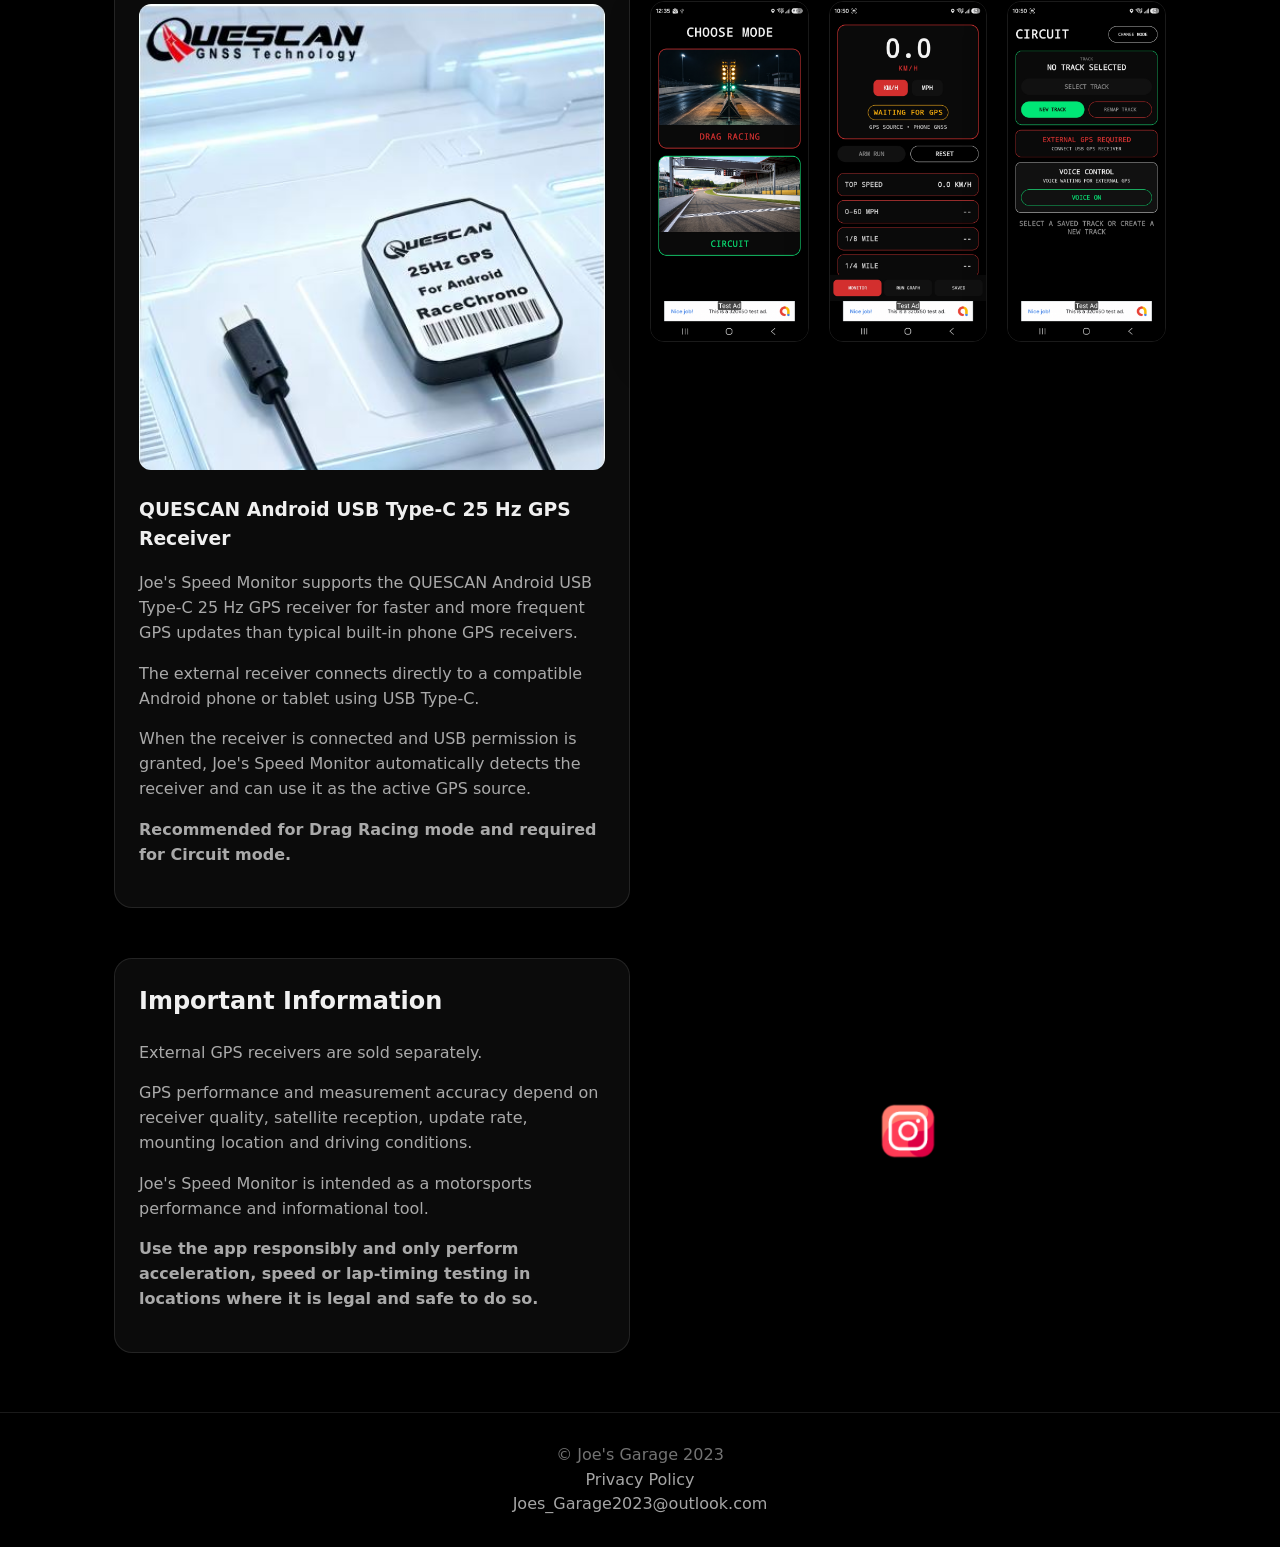
==== commit f89f3162: "Remove Circuit Mode section from index.html Removed the Circuit Mode section from the index.html fil" ====
--- a/speed-monitor/index.html
+++ b/speed-monitor/index.html
@@ -196,102 +196,6 @@
             </p>
 
         </div>
-
-
-    </section>
-
-
-    <!-- ===================================================== -->
-    <!-- HOW CIRCUIT MODE WORKS -->
-    <!-- ===================================================== -->
-
-    <section class="content-grid">
-
-        <div
-            class="card"
-            style="grid-column: 1 / -1;"
-        >
-
-            <h2>
-                Circuit Mode
-            </h2>
-
-            <p>
-                Circuit mode is designed to make lap timing simple.
-                Connect a compatible external USB GPS receiver, enter
-                the circuit name, and perform one mapping lap.
-            </p>
-
-            <h3>
-                1. Connect External GPS
-            </h3>
-
-            <p>
-                Connect your compatible USB GPS receiver and wait for
-                Joe's Speed Monitor to confirm that the external GPS
-                is connected and has a valid satellite fix.
-            </p>
-
-            <h3>
-                2. Start Mapping
-            </h3>
-
-            <p>
-                As you cross your chosen start/finish line, press
-                <strong>Start Mapping</strong> or use the hands-free
-                voice command:
-            </p>
-
-            <p>
-                <strong>
-                    “Start Mapping”
-                </strong>
-            </p>
-
-            <h3>
-                3. Drive the Circuit
-            </h3>
-
-            <p>
-                Drive one complete lap while Joe's Speed Monitor records
-                GPS points and builds a live map of the circuit.
-            </p>
-
-            <h3>
-                4. Finish Mapping
-            </h3>
-
-            <p>
-                When you return to the start/finish line, press
-                <strong>Finish Mapping</strong> or use the voice command:
-            </p>
-
-            <p>
-                <strong>
-                    “Finish Mapping”
-                </strong>
-            </p>
-
-            <h3>
-                5. Automatic Lap Timing
-            </h3>
-
-            <p>
-                After the circuit is mapped, Joe's Speed Monitor can
-                automatically detect future start/finish crossings and
-                track your current lap, previous lap, best lap and lap
-                history.
-            </p>
-
-            <p>
-                Voice control allows the mapping process to be operated
-                without reaching for the screen while driving.
-            </p>
-
-        </div>
-
-    </section>
-
 
     <!-- ===================================================== -->
     <!-- COMPATIBLE EXTERNAL GPS -->
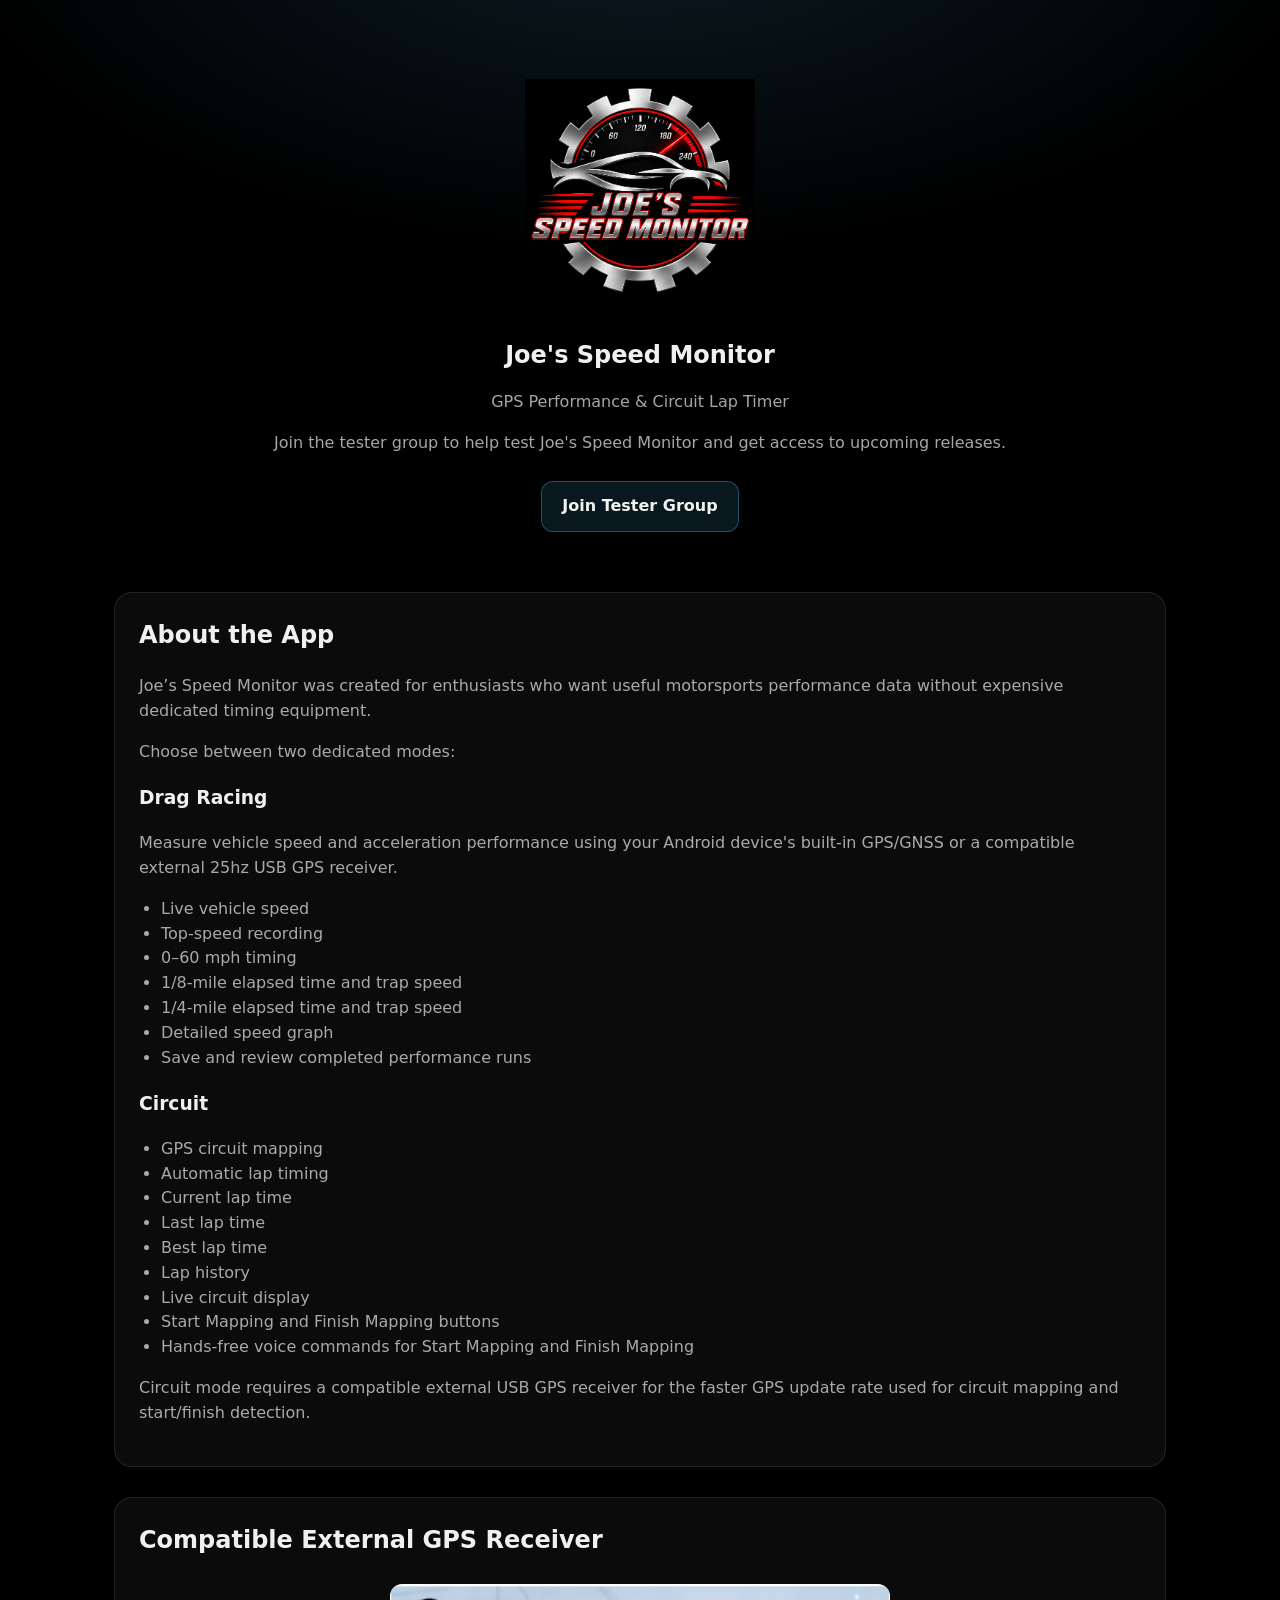
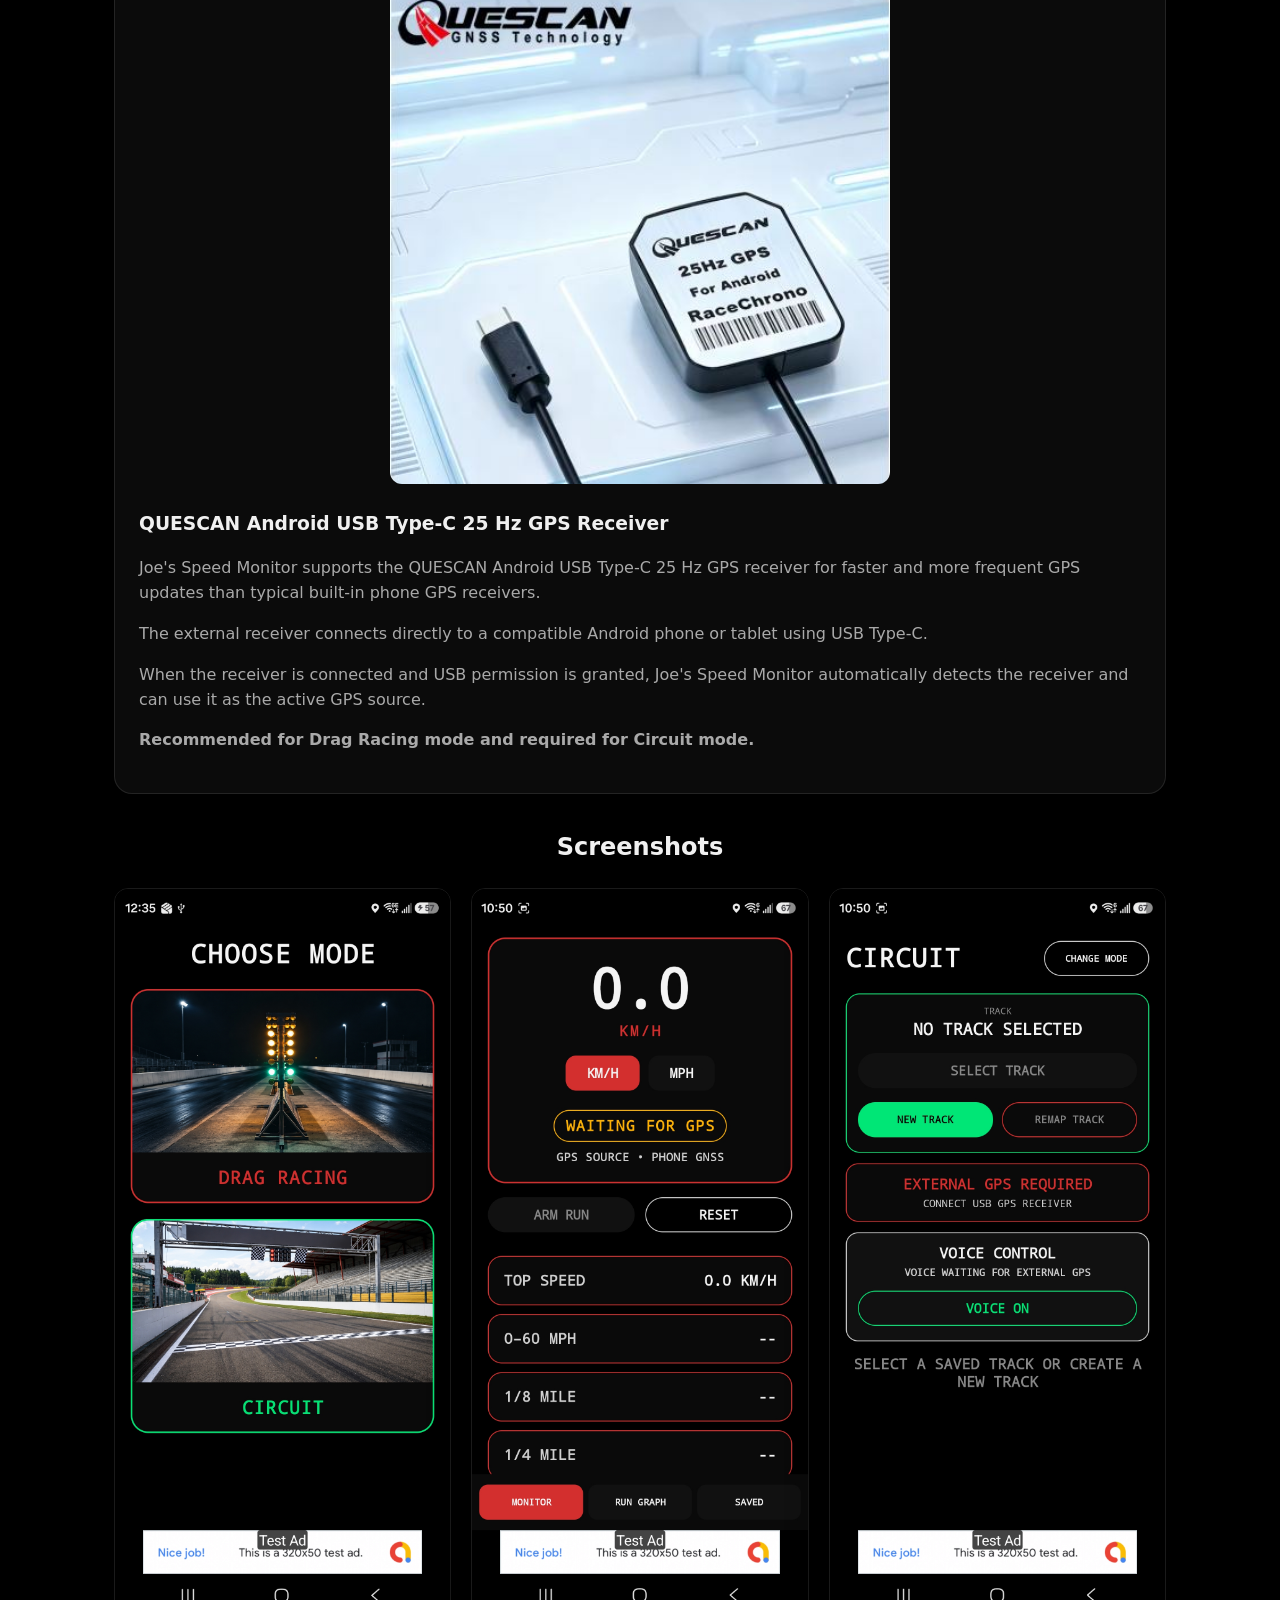
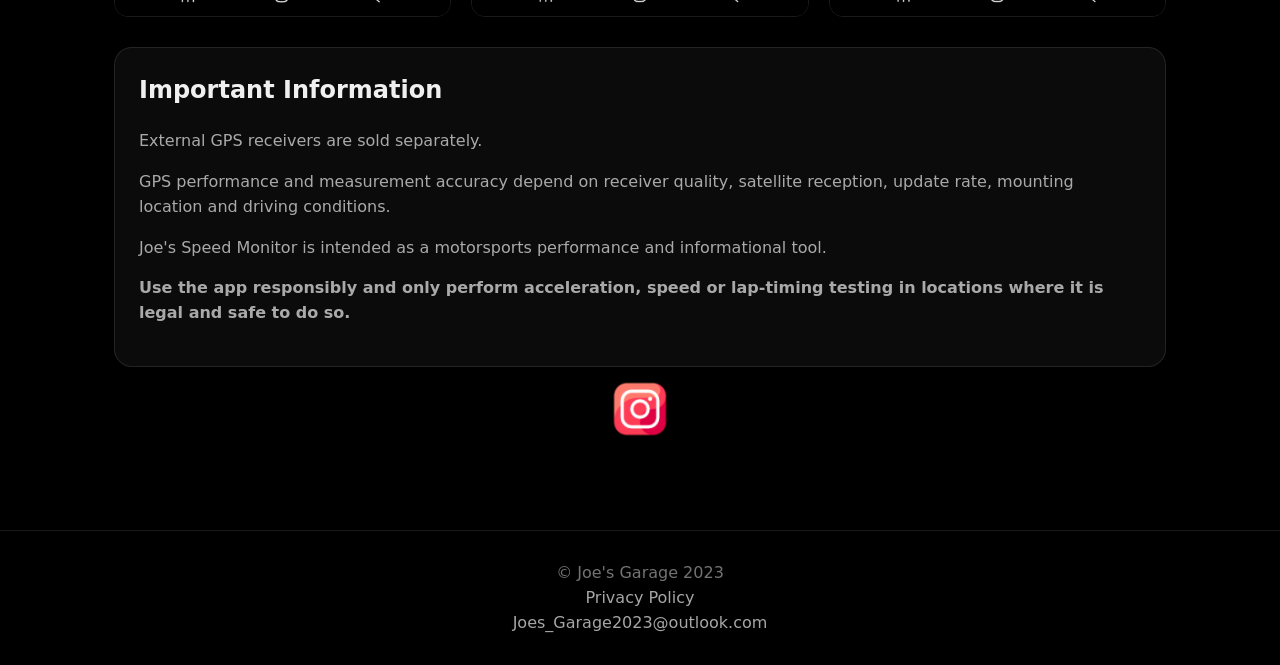
==== commit 8621e4b2: "Add section tag in index.html" ====
--- a/speed-monitor/index.html
+++ b/speed-monitor/index.html
@@ -197,6 +197,7 @@
 
         </div>
 
+    </section>
     <!-- ===================================================== -->
     <!-- COMPATIBLE EXTERNAL GPS -->
     <!-- ===================================================== -->
